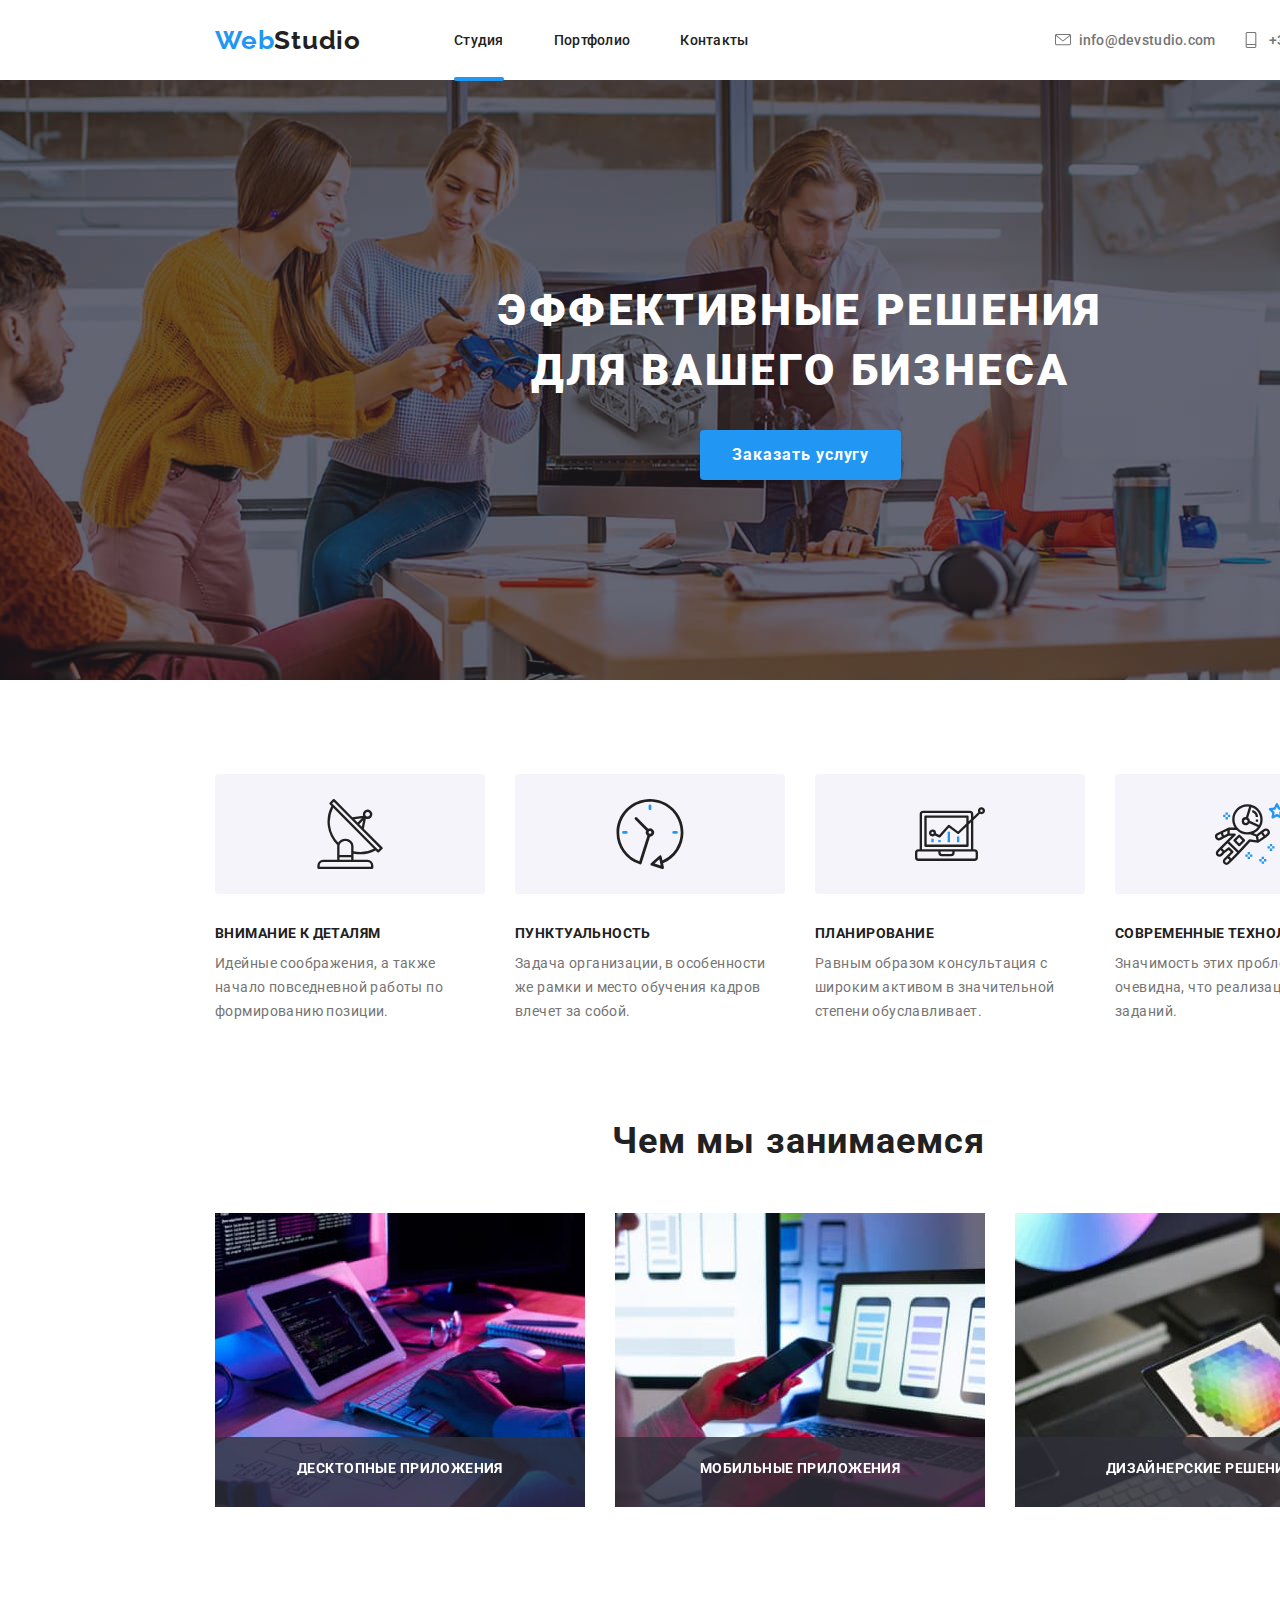
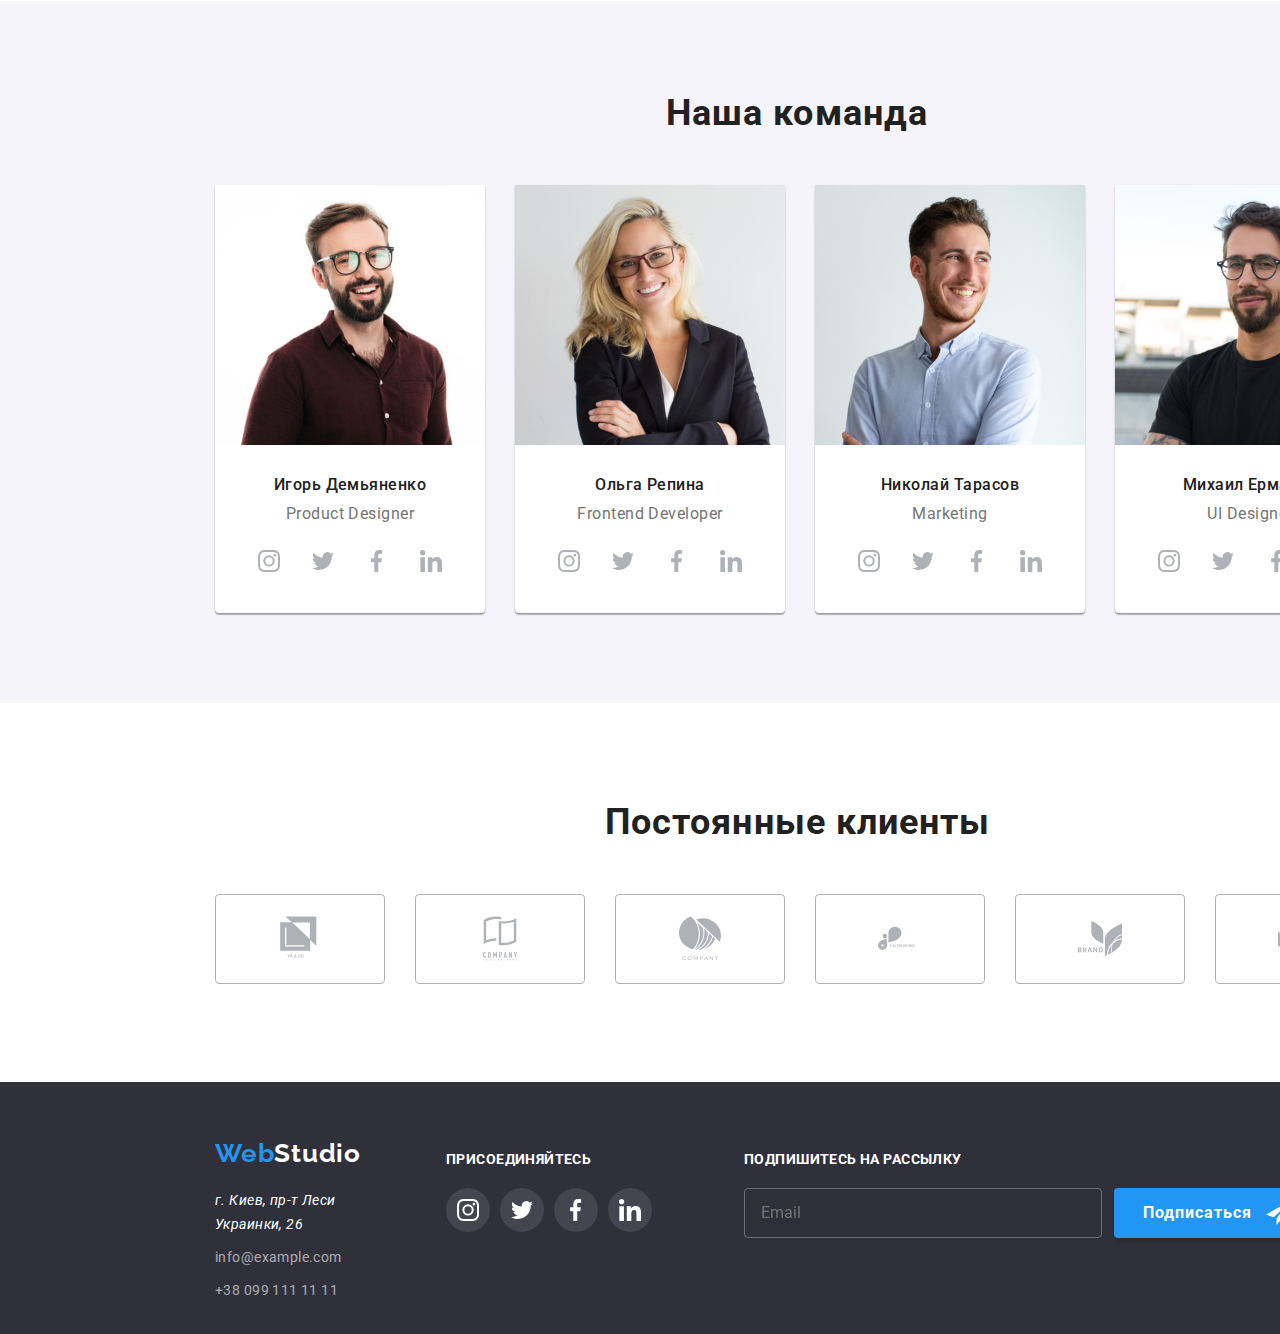
==== index.html @ 0d61fb9a "hw7 done" ====
<!DOCTYPE html>
<html lang="ru">
  <head>
    <meta charset="UTF-8" />
    <meta name="viewport" content="width=device-width, initial-scale=1.0" />
    <title>Document</title>
    <link rel="stylesheet" href="./css/main.min.css" />
  </head>
  <body>
    <!-- Шапка сайта -->
    <header class="header">
      <nav class="nav-container d-flex">
        <div class="nav-logo">
          <a href="/" class="logo-blue"
            >Web<span class="logo-black">Studio</span></a
          >
        </div>
        <div class="nav-menu">
          <ul class="nav-list d-flex">
            <li class="nav-item">
              <a href="./index.html" class="nav-item blue-border">Студия</a>
            </li>
            <li class="nav-item">
              <a href="./portfolio.html" class="nav-item">Портфолио</a>
            </li>
            <li class="nav-item"><a href="#" class="nav-item">Контакты</a></li>
          </ul>
        </div>
        <div class="nav-contacts d-flex">
          <ul class="address-list d-flex">
            <li class="address-item">
              <a href="mailto:info@devstudio.com" class="address-link">
                <svg class="nav-icon p1">
                  <use href="./images/spreat.svg#icon-mail"></use>
                </svg>
                info@devstudio.com
              </a>
            </li>
            <li class="address-item">
              <a href="tel:+380961111111" class="address-link">
                <svg class="nav-icon p2">
                  <use href="./images/spreat.svg#icon-phone"></use>
                </svg>
                +38 096 111 11 11
              </a>
            </li>
          </ul>
        </div>
      </nav>
    </header>
    <!-- Основна частина -->
    <main>
      <!-- Головна секція -->
      <section>
        <div class="overlay">
          <div class="hero-title-container">
            <h1 class="hero-title">
              Эффективные решения для вашего бизнеса
            </h1>
            <button data-modal-open class="hero-button">Заказать услугу</button>
          </div>
          <!-- Модальне вікно -->
          <div class="backdrop is-hidden d-flex" data-modal>
            <div class="modal">
              <h1 class="modal-title">
                Оставьте свои данные, мы вам перезвоним
              </h1>
              <form class="modal-box">
                <div class="form-field rel">
                  <input
                    class="form-input rel"
                    type="text"
                    name="name"
                    id="name"
                  />
                  <label class="form-label" for="name">Имя </label>
                  <svg class="icon">
                    <use href="./images/spreat.svg#icon-name-modal"></use>
                  </svg>
                </div>
                <div class="form-field rel">
                  <input class="form-input" type="tel" name="tel" id="tel" />
                  <label class="form-label" for="tel">Телефон </label>
                  <svg class="icon">
                    <use href="./images/spreat.svg#icon-phone-modal"></use>
                  </svg>
                </div>
                <div class="form-field rel">
                  <input
                    class="form-input"
                    type="email"
                    name="email"
                    id="email"
                  />
                  <label class="form-label" for="email">Почта </label>
                  <svg class="icon icon-3">
                    <use href="./images/spreat.svg#icon-mail-modal"></use>
                  </svg>
                </div>
                <div class="form-field rel">
                  <textarea
                    class="text-area text-label"
                    name="comment"
                    cols="30"
                    rows="10"
                    placeholder="Введите текст"
                    id="comment"
                  ></textarea>
                  <label class="form-label" for="comment">Комментарий </label>
                </div>
                <div class="form-field-rules rel">
                  <label for="checkbox" class="checkbox-label">
                    <input
                      type="checkbox"
                      class="rules-checkbox"
                      name="rules-checkbox"
                      id="checkbox"
                    />
                    <svg class="checked-icon">
                      <use href="./images/spreat.svg#icon-checked"></use>
                    </svg>
                    Соглашаюсь с рассылкой и принимаю
                    <a href="" class="acception-link">Условия договора</a>
                  </label>
                </div>
                <button class="button-submit" type="submit">Отправить</button>
              </form>

              <button class="modal-close-button" data-modal-close>
                <svg class="close-button-svg">
                  <use href="./images/spreat.svg#icon-closebutton"></use>
                </svg>
              </button>
            </div>
          </div>
        </div>
      </section>
      <!-- Секція переваг -->
      <div class="benefits-container mauto">
        <ul class="benefits-list d-flex">
          <li>
            <div class="img-benefits img1"></div>
            <div class="benefits-item">
              <b class="benefits-title">Внимание к деталям</b>
              <p class="benefits-text">
                Идейные соображения, а также начало повседневной работы по
                формированию позиции.
              </p>
            </div>
          </li>
          <li>
            <div class="img-benefits img2"></div>
            <div class="benefits-item">
              <b class="benefits-title">Пунктуальность</b>
              <p class="benefits-text">
                Задача организации, в особенности же рамки и место обучения
                кадров влечет за собой.
              </p>
            </div>
          </li>
          <li>
            <div class="img-benefits img3"></div>
            <div class="benefits-item">
              <b class="benefits-title">Планирование</b>
              <p class="benefits-text">
                Равным образом консультация с широким активом в значительной
                степени обуславливает.
              </p>
            </div>
          </li>
          <li>
            <div class="img-benefits img4"></div>
            <div class="benefits-item">
              <b class="benefits-title">Современные технологии</b>
              <p class="benefits-text">
                Значимость этих проблем настолько очевидна, что реализация
                плановых заданий.
              </p>
            </div>
          </li>
        </ul>
      </div>

      <!-- Чим ми займаємось -->

      <section class="flex-container">
        <h2 class="title">Чем мы занимаемся</h2>
        <ul class="doing-list d-flex">
          <li class="doing-item">
            <img
              class="doing-img"
              src="./images/desktop-application.jpg"
              alt="desctop app"
            />
            <div class="doint-item-container d-flex">
              <p class="doing-text">
                Десктопные приложения
              </p>
            </div>
          </li>
          <li class="doing-item">
            <img
              class="doing-img"
              src="./images/mobile-desctop.jpg"
              alt="mobile-app"
            />
            <div class="doint-item-container d-flex">
              <p class="doing-text">
                Мобильные приложения
              </p>
            </div>
          </li>
          <li class="doing-item">
            <img
              class="doing-img"
              src="./images/design-decision.jpg"
              alt="design desicion"
            />
            <div class="doint-item-container d-flex">
              <p class="doing-text">
                Дизайнерские решения
              </p>
            </div>
          </li>
        </ul>
      </section>
      <!-- Наша команда -->
      <section class="section-background">
        <div class="team-container d-flex">
          <h2 class="title team-h">Наша команда</h2>
          <ul class="team-list d-flex">
            <li class="team-item">
              <div class="team-list-top">
                <img
                  src="./images/team-1.jpg"
                  alt="Boy1"
                  class="img11"
                  width="270px"
                  height="260px"
                />
              </div>
              <div class="team-list-bottom">
                <b class="team-name d-flex">Игорь Демьяненко</b>
                <p class="team-position">Product Designer</p>
                <ul class="social-list">
                  <li class="list-icon-container">
                    <a href="#" class="social-link">
                      <svg class="social-icon">
                        <use href="./images/spreat.svg#icon-instagram"></use>
                      </svg>
                    </a>
                  </li>
                  <li class="list-icon-container">
                    <a href="#" class="social-link">
                      <svg class="social-icon">
                        <use href="./images/spreat.svg#icon-twitter"></use>
                      </svg>
                    </a>
                  </li>
                  <li class="list-icon-container">
                    <a href="#" class="social-link">
                      <svg class="social-icon">
                        <use href="./images/spreat.svg#icon-facebook"></use>
                      </svg>
                    </a>
                  </li>
                  <li class="list-icon-container">
                    <a href="#" class="social-link">
                      <svg class="social-icon">
                        <use href="./images/spreat.svg#icon-linkedin"></use>
                      </svg>
                    </a>
                  </li>
                </ul>
              </div>
            </li>
            <li class="team-item">
              <div class="team-list-top">
                <img
                  src="./images/team-2.jpg"
                  alt="Girl1"
                  width="270px"
                  height="260px"
                  class="img11"
                />
              </div>
              <div class="team-list-bottom">
                <b class="team-name d-flex">Ольга Репина</b>
                <p class="team-position">Frontend Developer</p>
                <ul class="social-list">
                  <li class="list-icon-container">
                    <a href="#" class="social-link">
                      <svg class="social-icon">
                        <use href="./images/spreat.svg#icon-instagram"></use>
                      </svg>
                    </a>
                  </li>
                  <li class="list-icon-container">
                    <a href="#" class="social-link">
                      <svg class="social-icon">
                        <use href="./images/spreat.svg#icon-twitter"></use>
                      </svg>
                    </a>
                  </li>
                  <li class="list-icon-container">
                    <a href="#" class="social-link">
                      <svg class="social-icon">
                        <use href="./images/spreat.svg#icon-facebook"></use>
                      </svg>
                    </a>
                  </li>
                  <li class="list-icon-container">
                    <a href="#" class="social-link">
                      <svg class="social-icon">
                        <use href="./images/spreat.svg#icon-linkedin"></use>
                      </svg>
                    </a>
                  </li>
                </ul>
              </div>
            </li>
            <li class="team-item">
              <div class="team-list-top">
                <img
                  src="./images/team-3.jpg"
                  alt="boy2"
                  width="270px"
                  height="260px"
                />
              </div>
              <div class="team-list-bottom">
                <b class="team-name d-flex">Николай Тарасов</b>
                <p class="team-position">Marketing</p>
                <ul class="social-list">
                  <li class="list-icon-container">
                    <a href="#" class="social-link">
                      <svg class="social-icon">
                        <use href="./images/spreat.svg#icon-instagram"></use>
                      </svg>
                    </a>
                  </li>
                  <li class="list-icon-container">
                    <a href="#" class="social-link">
                      <svg class="social-icon">
                        <use href="./images/spreat.svg#icon-twitter"></use>
                      </svg>
                    </a>
                  </li>
                  <li class="list-icon-container">
                    <a href="#" class="social-link">
                      <svg class="social-icon">
                        <use href="./images/spreat.svg#icon-facebook"></use>
                      </svg>
                    </a>
                  </li>
                  <li class="list-icon-container">
                    <a href="#" class="social-link">
                      <svg class="social-icon">
                        <use href="./images/spreat.svg#icon-linkedin"></use>
                      </svg>
                    </a>
                  </li>
                </ul>
              </div>
            </li>
            <li class="team-item">
              <div class="team-list-top">
                <img
                  src="./images/team-4.jpg"
                  alt="Boy3"
                  width="270px"
                  height="260px"
                />
              </div>
              <div class="team-list-bottom">
                <b class="team-name d-flex">Михаил Ермаков</b>
                <p class="team-position">UI Designer</p>
                <ul class="social-list">
                  <li class="list-icon-container">
                    <a href="#" class="social-link">
                      <svg class="social-icon">
                        <use href="./images/spreat.svg#icon-instagram"></use>
                      </svg>
                    </a>
                  </li>
                  <li class="list-icon-container">
                    <a href="#" class="social-link">
                      <svg class="social-icon">
                        <use href="./images/spreat.svg#icon-twitter"></use>
                      </svg>
                    </a>
                  </li>
                  <li class="list-icon-container">
                    <a href="#" class="social-link">
                      <svg class="social-icon">
                        <use href="./images/spreat.svg#icon-facebook"></use>
                      </svg>
                    </a>
                  </li>
                  <li class="list-icon-container">
                    <a href="#" class="social-link">
                      <svg class="social-icon">
                        <use href="./images/spreat.svg#icon-linkedin"></use>
                      </svg>
                    </a>
                  </li>
                </ul>
              </div>
            </li>
          </ul>
        </div>
      </section>
      <!-- Постійні клієнти -->
      <section class="fav-clients d-flex">
        <h2 class="fav-title">
          Постоянные клиенты
        </h2>

        <ul class="clients-list">
          <li class="clients-item">
            <a href="" class="clients-list-item">
              <svg class="clients-logo">
                <use href="./images/spreat.svg#icon-client1"></use>
              </svg>
            </a>
          </li>
          <li class="clients-item">
            <a href="" class="clients-list-item">
              <svg class="clients-logo">
                <use href="./images/spreat.svg#icon-client2"></use>
              </svg>
            </a>
          </li>
          <li class="clients-item">
            <a href="" class="clients-list-item">
              <svg class="clients-logo">
                <use href="./images/spreat.svg#icon-client3"></use>
              </svg>
            </a>
          </li>
          <li class="clients-item">
            <a href="" class="clients-list-item">
              <svg class="clients-logo">
                <use href="./images/spreat.svg#icon-client4"></use>
              </svg>
            </a>
          </li>
          <li class="clients-item">
            <a href="" class="clients-list-item">
              <svg class="clients-logo">
                <use href="./images/spreat.svg#icon-client5"></use>
              </svg>
            </a>
          </li>
          <li class="clients-item">
            <a href="" class="clients-list-item">
              <svg class="clients-logo">
                <use href="./images/spreat.svg#icon-client6"></use>
              </svg>
            </a>
          </li>
        </ul>
      </section>
    </main>
    <!-- Підвал сайта -->
    <footer>
      <div class="footer-div-background d-flex">
        <div class="footer-contacts d-flex">
          <a href="/" class="logo-blue"
            >Web<span class="logo-white">Studio</span></a
          >
          <address class="address-footer">
            г. Киев, пр-т Леси Украинки, 26
          </address>
          <a href="mailto:info@example.com" class="contacts-footer"
            >info@example.com</a
          >

          <a href="tel:+380991111111" class="contacts-footer"
            >+38 099 111 11 11</a
          >
        </div>
        <div class="footer-socials">
          <h3 class="join-title">Присоединяйтесь</h3>
          <ul class="footer-list d-flex">
            <li class="footer-list-icon-container d-flex">
              <a href="#" class="footer-social-link">
                <svg class="footer-social-icon">
                  <use href="./images/spreat.svg#icon-instagram"></use>
                </svg>
              </a>
            </li>
            <li class="footer-list-icon-container">
              <a href="#" class="footer-social-link">
                <svg class="footer-social-icon">
                  <use href="./images/spreat.svg#icon-twitter"></use>
                </svg>
              </a>
            </li>
            <li class="footer-list-icon-container">
              <a href="#" class="footer-social-link">
                <svg class="footer-social-icon">
                  <use href="./images/spreat.svg#icon-facebook"></use>
                </svg>
              </a>
            </li>
            <li class="footer-list-icon-container">
              <a href="#" class="footer-social-link">
                <svg class="footer-social-icon">
                  <use href="./images/spreat.svg#icon-linkedin"></use>
                </svg>
              </a>
            </li>
          </ul>
        </div>

        <div class="mail-subscribe">
          <h3 class="join-title">Подпишитесь на рассылку</h3>
          <form class="submit-form d-flex">
            <input
              class="submit"
              type="email"
              name="email"
              placeholder="Email"
            />
            <button class="button-subscribe rel" type="submit">
              Подписаться
            </button>
          </form>
        </div>
      </div>
    </footer>

    <script src="./js/modal.js"></script>
  </body>
</html>
---- css/main.min.css ----
@import url("https://fonts.googleapis.com/css2?family=Raleway:wght@700&family=Roboto:wght@400;500;700;900&display=swap");.d-flex{display:-webkit-box;display:-ms-flexbox;display:flex}.rel{position:relative}.mauto{margin:0 auto}a{text-decoration:none}ul{list-style-type:none;padding:0;margin:0}img{width:100%}.nav-item,.address-link{font-weight:500;font-size:14px;line-height:16px;letter-spacing:0.02em}.logo-blue,.logo-black,.logo-white{font-family:Raleway;font-weight:bold;font-size:26px;line-height:31px;letter-spacing:0.03em}.hero-button{font-weight:bold;font-size:16px;line-height:30px;letter-spacing:0.06em;-webkit-box-shadow:0px 4px 4px rgba(0,0,0,0.15);box-shadow:0px 4px 4px rgba(0,0,0,0.15);border-radius:4px}.hero-title{font-weight:900;font-size:44px;line-height:60px;text-align:center;letter-spacing:0.06em;text-transform:uppercase}.modal-title{font-weight:bold;font-size:20px;line-height:23px;text-align:center;letter-spacing:0.03em;color:#212121;margin:0;margin-bottom:30px;padding:0}.form-input,.text-area{border:1px solid rgba(33,33,33,0.2);border-radius:4px}.title{font-weight:700;font-size:36px;line-height:1.16;letter-spacing:0.03em;color:#212121;padding-bottom:50px;padding-top:94px;margin:0;margin-left:612px}/*! modern-normalize v0.6.0 | MIT License | https://github.com/sindresorhus/modern-normalize */*,*::before,*::after{-webkit-box-sizing:border-box;box-sizing:border-box}:root{-moz-tab-size:4;-o-tab-size:4;tab-size:4}html{line-height:1.15;-webkit-text-size-adjust:100%}h1{margin:0}button{border:none}body{font-family:"Roboto", sans-serif;margin:0}hr{height:0}abbr[title]{-webkit-text-decoration:underline dotted;text-decoration:underline dotted}b,strong{font-weight:bolder}code,kbd,samp,pre{font-family:SFMono-Regular, Consolas, "Liberation Mono", Menlo, monospace;font-size:1em}small{font-size:80%}sub,sup{font-size:75%;line-height:0;position:relative;vertical-align:baseline}sub{bottom:-0.25em}sup{top:-0.5em}button,input,optgroup,select,textarea{font-family:inherit;font-size:100%;line-height:1.15;margin:0}button,select{text-transform:none}button,[type="button"],[type="reset"],[type="submit"]{-webkit-appearance:button}button::-moz-focus-inner,[type="button"]::-moz-focus-inner,[type="reset"]::-moz-focus-inner,[type="submit"]::-moz-focus-inner{border-style:none;padding:0}button:-moz-focusring,[type="button"]:-moz-focusring,[type="reset"]:-moz-focusring,[type="submit"]:-moz-focusring{outline:1px dotted ButtonText}fieldset{padding:0.35em 0.75em 0.625em}legend{padding:0}progress{vertical-align:baseline}[type="number"]::-webkit-inner-spin-button,[type="number"]::-webkit-outer-spin-button{height:auto}[type="search"]{-webkit-appearance:textfield;outline-offset:-2px}[type="search"]::-webkit-search-decoration{-webkit-appearance:none}::-webkit-file-upload-button{-webkit-appearance:button;font:inherit}summary{display:list-item}.nav-container{display:-webkit-box;display:-ms-flexbox;display:flex;-webkit-box-align:center;-ms-flex-align:center;align-items:center;margin-left:215px;margin-right:auto;height:80px;width:100%}.logo-blue{color:#2196f3}.logo-black{color:#212121}.nav-menu{padding-left:93px;padding-right:305px}.nav-item{color:#212121}.nav-item:not(:last-child){padding-right:50px}.nav-item:hover{color:#2196f3;-webkit-transition:250ms cubic-bezier(0.4, 0, 0.2, 1);transition:250ms cubic-bezier(0.4, 0, 0.2, 1)}.blue-border{position:relative}.blue-border::after{content:"";position:absolute;width:100%;height:4px;background:#2196f3;border-radius:2px;display:inline-block;top:44.5px;left:0}.address-list{padding-left:10px}.address-list :not(:last-child){padding-right:38px}.address-item{padding-left:15px;display:-webkit-box;display:-ms-flexbox;display:flex;-ms-flex-wrap:nowrap;flex-wrap:nowrap;-webkit-box-pack:center;-ms-flex-pack:center;justify-content:center;-webkit-box-align:center;-ms-flex-align:center;align-items:center}.nav-contacts{position:relative}.address-link{color:#757575}.address-link:hover{color:#2196f3;-webkit-transition:250ms cubic-bezier(0.4, 0, 0.2, 1);transition:250ms cubic-bezier(0.4, 0, 0.2, 1)}.nav-icon{position:absolute;height:24px;width:16px;fill:currentColor;display:inline-block}.nav-icon.p1{left:1px;top:-4px}.nav-icon.p2{left:189px;top:-4px}.overlay{height:600px;background-image:-webkit-gradient(linear, left top, right top, from(rgba(47,48,58,0.4)), to(rgba(47,48,58,0.4))),url("../images/overlay.jpg");background-image:linear-gradient(to right, rgba(47,48,58,0.4), rgba(47,48,58,0.4)),url("../images/overlay.jpg");background-repeat:no-repeat;display:block;background-size:cover;background-position:center;width:100%}.hero-title{position:absolute;left:452px;top:280px;color:#fff;width:696px;height:120px}.footer-div-background{padding-left:215px;padding-top:56px;padding-bottom:25px;background:#2f303a;height:252px}.footer-div-background div{-ms-flex-wrap:wrap;flex-wrap:wrap}.footer-contacts{-webkit-box-orient:vertical;-webkit-box-direction:normal;-ms-flex-direction:column;flex-direction:column;padding:0;margin-right:85px}.logo-white{color:#fff}.address-footer{font-size:14px;line-height:1.71;letter-spacing:0.03em;color:#fff;padding-top:20px}.contacts-footer{font-size:14px;line-height:1.71;letter-spacing:0.03em;color:rgba(255,255,255,0.6);padding-top:9px}.footer-socials{display:block;margin-right:92px}.join-title{font-weight:700;font-size:14px;line-height:1.14;letter-spacing:0.03em;text-transform:uppercase;color:#fff;margin-bottom:20px}.footer-list{padding:0;-webkit-box-pack:start;-ms-flex-pack:start;justify-content:flex-start}.footer-social-link{display:-webkit-inline-box;display:-ms-inline-flexbox;display:inline-flex;-webkit-box-pack:center;-ms-flex-pack:center;justify-content:center;-webkit-box-align:center;-ms-flex-align:center;align-items:center;color:#fff;height:44px;width:44px;background:rgba(255,255,255,0.1);border-radius:50%;-webkit-transition:250ms cubic-bezier(0.4, 0, 0.2, 1);transition:250ms cubic-bezier(0.4, 0, 0.2, 1)}.footer-social-link:hover{background-color:#2196f3;color:#ffffff;border-radius:50%}.footer-social-icon{width:22px;height:22px;fill:currentColor}.footer-list-icon-container:not(:last-child){padding-right:10px}.mail-subscribe{display:block}.submit{padding-left:16px;width:358px;height:50px;-webkit-filter:drop-shadow(0px 4px 4px rgba(0,0,0,0.15));filter:drop-shadow(0px 4px 4px rgba(0,0,0,0.15));border-radius:4px;background-color:inherit;margin-right:12px;color:#fff;border:1px solid rgba(255,255,255,0.3)}.submit:focus{content:"";outline:none;border:1px solid rgba(255,255,255,0.3);-webkit-filter:drop-shadow(0px 4px 4px rgba(0,0,0,0.15));filter:drop-shadow(0px 4px 4px rgba(0,0,0,0.15))}.submit-form{-ms-flex-wrap:nowrap;flex-wrap:nowrap}.button-subscribe{width:200px;height:50px;background:#2196f3;-webkit-box-shadow:0px 4px 4px rgba(0,0,0,0.15);box-shadow:0px 4px 4px rgba(0,0,0,0.15);border:0;border-radius:4px;font-weight:bold;font-size:16px;line-height:30px;letter-spacing:0.06em;display:-webkit-inline-box;display:-ms-inline-flexbox;display:inline-flex;-webkit-box-pack:center;-ms-flex-pack:center;justify-content:center;-webkit-box-align:center;-ms-flex-align:center;align-items:center;color:#fff;padding-right:62px;padding-left:29px}.button-subscribe::after{display:block;content:"";background-image:url(../images/telegram-icon.svg);width:24px;height:24px;position:absolute;top:13px;right:0;-webkit-transform:translateX(-100%);transform:translateX(-100%)}.benefits-container{margin-top:94px;width:100%;margin-right:auto;margin-left:auto}.img-benefits{width:270px;height:120px;background:#f5f4fa;border-radius:4px;background-repeat:no-repeat;background-position:center;margin-bottom:30px}.img1{background-image:url(/images/sputnik.svg)}.img2{background-image:url(/images/clock.svg)}.img3{background-image:url(/images/diagram.svg)}.img4{background-image:url(/images/astronaut.svg)}.benefits-list{margin:0;padding:0;bottom:none;-webkit-box-align:center;-ms-flex-align:center;align-items:center;padding:0;margin-left:215px;margin-right:215px}.benefits-list li:not(:last-child){margin-right:30px}.benefits-item{display:inline-block;-ms-flex-wrap:wrap;flex-wrap:wrap;-webkit-box-align:center;-ms-flex-align:center;align-items:center;text-align:left;-webkit-box-pack:center;-ms-flex-pack:center;justify-content:center}.benefits-title{font-weight:700;font-size:14px;line-height:1.14;letter-spacing:0.03em;text-transform:uppercase;color:#212121}.benefits-text{font-size:14px;line-height:1.71;letter-spacing:0.03em;color:#757575;width:270px;height:75px;margin:0;margin-top:10px}.flex-container{margin-bottom:94px}.doing-list{padding-left:0;margin:0 215px;padding-left:0;padding-right:0;margin-top:0;margin-left:215px;margin-right:215px;font-weight:bold;font-size:14px;line-height:16px;text-align:center;letter-spacing:0.03em;text-transform:uppercase}.doing-item{width:370px;height:294px;position:relative}.doing-item:not(:last-child){margin-right:30px}.doing-img{width:370px;height:294px;z-index:-1}.doing-text{position:absolute;z-index:1;bottom:16px;font-weight:700;font-size:14px;line-height:1.14;text-align:center;letter-spacing:0.03em;text-transform:uppercase;color:#fff}.doint-item-container{position:absolute;bottom:0;-webkit-box-pack:center;-ms-flex-pack:center;justify-content:center;-webkit-box-align:center;-ms-flex-align:center;align-items:center;width:370px;height:70px;background-color:rgba(47,48,58,0.8)}.section-background{background-color:#f5f4fa}.team-container{-webkit-box-orient:vertical;-webkit-box-direction:normal;-ms-flex-direction:column;flex-direction:column;-ms-flex-wrap:wrap;flex-wrap:wrap;height:702px;padding-top:92px;margin-left:215px}.team-h{margin:0;margin-bottom:50px;padding:0;margin-left:451px}.team-list{padding-bottom:94px;text-align:center;-webkit-box-align:center;-ms-flex-align:center;align-items:center;margin:0;padding:0}.team-item{display:block;background:#fff;-webkit-box-shadow:0px 1px 3px rgba(0,0,0,0.12),0px 1px 1px rgba(0,0,0,0.14),0px 2px 1px rgba(0,0,0,0.2);box-shadow:0px 1px 3px rgba(0,0,0,0.12),0px 1px 1px rgba(0,0,0,0.14),0px 2px 1px rgba(0,0,0,0.2);border-radius:0px 0px 4px 4px;width:270px;height:428px}.team-item:not(:last-child){margin-right:30px}.team-list-top{display:block;width:270px;height:260px;margin:0;padding:0}.team-name{-webkit-box-align:center;-ms-flex-align:center;align-items:center;-webkit-box-pack:center;-ms-flex-pack:center;justify-content:center;font-weight:500;font-size:16px;line-height:1.19;text-align:center;letter-spacing:0.03em;color:#212121;padding-top:30px}.team-position{font-size:16px;line-height:1.19;letter-spacing:0.03em;color:#757575;text-align:center;padding-top:10px;margin:0}.social-list{padding-left:32px;padding-top:16px;display:-webkit-box;display:-ms-flexbox;display:flex}.social-link{display:-webkit-inline-box;display:-ms-inline-flexbox;display:inline-flex;-webkit-box-pack:center;-ms-flex-pack:center;justify-content:center;-webkit-box-align:center;-ms-flex-align:center;align-items:center;color:#afb1b8;height:44px;width:44px;-webkit-transition:250ms cubic-bezier(0.4, 0, 0.2, 1);transition:250ms cubic-bezier(0.4, 0, 0.2, 1);overflow:hidden;margin-right:10px}.social-link:hover{background-color:#2196f3;color:#fff;border-radius:50%}.social-icon{width:22px;height:22px;fill:currentColor}.fav-clients{-webkit-box-orient:vertical;-webkit-box-direction:normal;-ms-flex-direction:column;flex-direction:column;margin-bottom:98px}.fav-title{font-weight:700;font-size:36px;line-height:1.16;letter-spacing:0.03em;color:#212121;margin:0;padding-bottom:50px;padding-top:99px;margin-left:605px}.clients-list{margin-left:215px;margin-right:215px;display:-webkit-box;display:-ms-flexbox;display:flex;padding-left:0}.clients-list-item{display:-webkit-inline-box;display:-ms-inline-flexbox;display:inline-flex;-webkit-box-pack:center;-ms-flex-pack:center;justify-content:center;-webkit-box-align:center;-ms-flex-align:center;align-items:center;border:1px solid #afb1b8;-webkit-box-sizing:border-box;box-sizing:border-box;border-radius:4px;width:170px;height:90px;color:#afb1b8;-webkit-transition:250ms cubic-bezier(0.4, 0, 0.2, 1);transition:250ms cubic-bezier(0.4, 0, 0.2, 1)}.clients-list-item:hover{color:#2196f3;border:1px solid #2196f3}.clients-logo{fill:currentColor;width:44px;height:49px}.clients-item:not(:last-child){padding-right:30px}.footer-div-background{padding-left:215px;padding-top:56px;padding-bottom:25px;background:#2f303a;height:252px}.footer-div-background div{-ms-flex-wrap:wrap;flex-wrap:wrap}.footer-contacts{-webkit-box-orient:vertical;-webkit-box-direction:normal;-ms-flex-direction:column;flex-direction:column;padding:0;margin-right:85px}.logo-white{color:#fff}.address-footer{font-size:14px;line-height:1.71;letter-spacing:0.03em;color:#fff;padding-top:20px}.contacts-footer{font-size:14px;line-height:1.71;letter-spacing:0.03em;color:rgba(255,255,255,0.6);padding-top:9px}.footer-socials{display:block;margin-right:92px}.join-title{font-weight:700;font-size:14px;line-height:1.14;letter-spacing:0.03em;text-transform:uppercase;color:#fff;margin-bottom:20px}.footer-list{padding:0;-webkit-box-pack:start;-ms-flex-pack:start;justify-content:flex-start}.footer-social-link{display:-webkit-inline-box;display:-ms-inline-flexbox;display:inline-flex;-webkit-box-pack:center;-ms-flex-pack:center;justify-content:center;-webkit-box-align:center;-ms-flex-align:center;align-items:center;color:#fff;height:44px;width:44px;background:rgba(255,255,255,0.1);border-radius:50%;-webkit-transition:250ms cubic-bezier(0.4, 0, 0.2, 1);transition:250ms cubic-bezier(0.4, 0, 0.2, 1)}.footer-social-link:hover{background-color:#2196f3;color:#ffffff;border-radius:50%}.footer-social-icon{width:22px;height:22px;fill:currentColor}.footer-list-icon-container:not(:last-child){padding-right:10px}.mail-subscribe{display:block}.submit{padding-left:16px;width:358px;height:50px;-webkit-filter:drop-shadow(0px 4px 4px rgba(0,0,0,0.15));filter:drop-shadow(0px 4px 4px rgba(0,0,0,0.15));border-radius:4px;background-color:inherit;margin-right:12px;color:#fff;border:1px solid rgba(255,255,255,0.3)}.submit:focus{content:"";outline:none;border:1px solid rgba(255,255,255,0.3);-webkit-filter:drop-shadow(0px 4px 4px rgba(0,0,0,0.15));filter:drop-shadow(0px 4px 4px rgba(0,0,0,0.15))}.submit-form{-ms-flex-wrap:nowrap;flex-wrap:nowrap}.button-subscribe{width:200px;height:50px;background:#2196f3;-webkit-box-shadow:0px 4px 4px rgba(0,0,0,0.15);box-shadow:0px 4px 4px rgba(0,0,0,0.15);border:0;border-radius:4px;font-weight:bold;font-size:16px;line-height:30px;letter-spacing:0.06em;display:-webkit-inline-box;display:-ms-inline-flexbox;display:inline-flex;-webkit-box-pack:center;-ms-flex-pack:center;justify-content:center;-webkit-box-align:center;-ms-flex-align:center;align-items:center;color:#fff;padding-right:62px;padding-left:29px}.button-subscribe::after{display:block;content:"";background-image:url(../images/telegram-icon.svg);width:24px;height:24px;position:absolute;top:13px;right:0;-webkit-transform:translateX(-100%);transform:translateX(-100%)}.border{border-bottom:1px solid #ececec}.portfolio-container{-ms-flex-wrap:wrap;flex-wrap:wrap}.portfolio-containerdiv{margin-left:100px;margin:0;padding:0}.portfolio-filter{padding:0;margin:94px 495px 48px}.portfolio-button-container{display:block;margin:0;margin-right:8px}.portfolio-button{background:#f5f4fa;border-radius:4px;border:0;font-weight:500;padding:6px 22px;font-size:16px;line-height:26px;text-align:center;letter-spacing:0.03em;color:#212121;-webkit-transition:250ms cubic-bezier(0.4, 0, 0.2, 1);transition:250ms cubic-bezier(0.4, 0, 0.2, 1)}.portfolio-button:hover{color:#fff;background:#2196f3;-webkit-box-shadow:0px 3px 1px rgba(0,0,0,0.1),0px 1px 2px rgba(0,0,0,0.08),0px 2px 2px rgba(0,0,0,0.12);box-shadow:0px 3px 1px rgba(0,0,0,0.1),0px 1px 2px rgba(0,0,0,0.08),0px 2px 2px rgba(0,0,0,0.12);border-radius:4px;border:0;font-family:Roboto;font-style:normal;font-weight:500;font-size:16px;line-height:26px;text-align:center;letter-spacing:0.03em}.portfolio-list{max-width:1600px;-ms-flex-wrap:wrap;flex-wrap:wrap;margin-left:138px;margin-right:200px}.porfolio-item{display:block;background:#fff;border:1px solid #eeeeee;-webkit-box-shadow:0px 1px 1px rgba(0,0,0,0.12),0px 4px 4px rgba(0,0,0,0.06),1px 4px 6px rgba(0,0,0,0.16);box-shadow:0px 1px 1px rgba(0,0,0,0.12),0px 4px 4px rgba(0,0,0,0.06),1px 4px 6px rgba(0,0,0,0.16);margin:0;padding:0;margin-right:30px;margin-bottom:30px}.porfolio-item:nth-child(3n){margin-right:0}.porfolio-item:nth-last-child(-n+3){margin-bottom:30px}.portfolio-box{width:370px;height:294px;overflow:hidden;margin:0;padding:0}.portfolio-box:hover .overlay-portfolio{-webkit-transform:translatey(0);transform:translatey(0)}.overlay-portfolio{-webkit-box-pack:center;-ms-flex-pack:center;justify-content:center;-webkit-box-align:center;-ms-flex-align:center;align-items:center;position:absolute;top:0;left:0;width:100%;height:100%;background:rgba(33,150,243,0.9);-webkit-transform:translatey(100%);transform:translatey(100%);-webkit-transition:-webkit-transform 250ms cubic-bezier(0.4, 0, 0.2, 1);transition:-webkit-transform 250ms cubic-bezier(0.4, 0, 0.2, 1);transition:transform 250ms cubic-bezier(0.4, 0, 0.2, 1);transition:transform 250ms cubic-bezier(0.4, 0, 0.2, 1), -webkit-transform 250ms cubic-bezier(0.4, 0, 0.2, 1)}.portfolio-item-text-firstitem{font-size:18px;line-height:1.55;letter-spacing:0.03em;color:#fff;background:rgba(33,150,243,0.9);text-align:center}.portfolio-list ul{-webkit-box-pack:center;-ms-flex-pack:center;justify-content:center;text-align:left;-ms-flex-wrap:wrap;flex-wrap:wrap;padding:0;margin:0;margin-bottom:58px}.portfolio-item-title{font-weight:700;font-size:18px;line-height:2;letter-spacing:0.06em;color:#212121;margin:20px 24px 0}.portfolio-item-text{font-size:16px;line-height:1.87;letter-spacing:0.03em;color:#757575;margin:4px 24px 17px;padding-bottom:0px}.hero-button{position:absolute;padding:10px 32px;background-color:#2196f3;color:#fff;left:700px;top:430px}.button-submit{width:200px;height:50px;background:#2196f3;-webkit-box-shadow:0px 4px 4px rgba(0,0,0,0.15);box-shadow:0px 4px 4px rgba(0,0,0,0.15);border:0;border-radius:4px;font-size:16px;line-height:30px;letter-spacing:0.06em;color:#fff;padding:10px 55px;margin-left:125px;margin-right:123px}.modal-close-button{position:absolute;-webkit-box-pack:center;-ms-flex-pack:center;justify-content:center;-webkit-box-align:center;-ms-flex-align:center;align-items:center;top:0;right:0;margin-top:8px;margin-right:8px;background:#fff;border:1px solid rgba(0,0,0,0.1);border-radius:50%;color:#000000;cursor:pointer;-webkit-transition:250ms cubic-bezier(0.4, 0, 0.2, 1);transition:250ms cubic-bezier(0.4, 0, 0.2, 1)}.portfolio-button{background:#f5f4fa;border-radius:4px;border:0;font-weight:500;padding:6px 22px;font-size:16px;line-height:26px;text-align:center;letter-spacing:0.03em;color:#212121;-webkit-transition:250ms cubic-bezier(0.4, 0, 0.2, 1);transition:250ms cubic-bezier(0.4, 0, 0.2, 1)}.backdrop{position:fixed;top:0;left:0;width:100%;height:100%;background-color:rgba(0,0,0,0.2);z-index:1}.backdrop.is-hidden{opacity:0;pointer-events:none}.modal{position:absolute;top:512px;left:800px;-webkit-transform:translate(-50%, -50%);transform:translate(-50%, -50%);width:528px;height:581px;background:#fff;-webkit-box-shadow:0px 1px 3px rgba(0,0,0,0.12),0px 1px 1px rgba(0,0,0,0.14),0px 2px 1px rgba(0,0,0,0.2);box-shadow:0px 1px 3px rgba(0,0,0,0.12),0px 1px 1px rgba(0,0,0,0.14),0px 2px 1px rgba(0,0,0,0.2);border-radius:4px;padding:40px;-webkit-box-orient:vertical;-webkit-box-direction:normal;-ms-flex-direction:column;flex-direction:column}.modal-box{display:block}.form-field{display:block;width:100%;margin:0;padding:0}.form-input{width:100%;height:40px;margin:0;margin-bottom:10px;padding:12px 42px;margin-bottom:28px;-webkit-transition:250ms cubic-bezier(0.4, 0, 0.2, 1);transition:250ms cubic-bezier(0.4, 0, 0.2, 1);outline:none}.form-input:focus ~ .icon{fill:#2196f3}.form-input:focus{border:1px solid #2196f3}.form-label{top:-4px;left:0;-webkit-transform:translateY(-100%);transform:translateY(-100%);position:absolute;font-size:12px;line-height:14px;letter-spacing:0.01em;color:#757575}.icon{position:absolute;left:15px;top:14px;display:block;width:12px;height:12px;color:inherit;background-color:#fff;-webkit-transition:250ms cubic-bezier(0.4, 0, 0.2, 1);transition:250ms cubic-bezier(0.4, 0, 0.2, 1)}.text-area{display:block;width:100%;width:448px;height:120px;resize:none;border-radius:4px;padding:12px 16px;outline:none;-webkit-transition:250ms cubic-bezier(0.4, 0, 0.2, 1);transition:250ms cubic-bezier(0.4, 0, 0.2, 1);font-size:12px;line-height:14px;letter-spacing:0.01em}.text-area:focus{border:1px solid #2196f3}.form-field-rules{display:block;margin-left:37px;margin-top:20px;margin-bottom:30px}.checked-icon{position:absolute;left:-25px;top:3px;display:inline-block;width:16px;height:15px;border:2px solid #212121;border-radius:20%;fill:#fff;-webkit-transition:250ms cubic-bezier(0.4, 0, 0.2, 1);transition:250ms cubic-bezier(0.4, 0, 0.2, 1)}.checkbox-label{letter-spacing:0.03em;font-size:14px;line-height:24px;letter-spacing:0.03em;color:#757575}.acception-link{font-size:14px;line-height:24px;letter-spacing:0.03em;color:#2196f3;text-decoration:underline}.rules-checkbox{position:absolute;-webkit-appearance:none;-moz-appearance:none;appearance:none}.rules-checkbox:checked+.checked-icon{border:0;border-radius:20%;background-color:#2196f3}.rules-checkbox .button-submit{font-weight:bold}.modal-close-button{width:30px;height:30px;overflow:auto}.modal-close-button:hover{fill:#2196f3}.close-button-svg{color:inherit;width:11px;height:11px}
/*# sourceMappingURL=main.min.css.map */
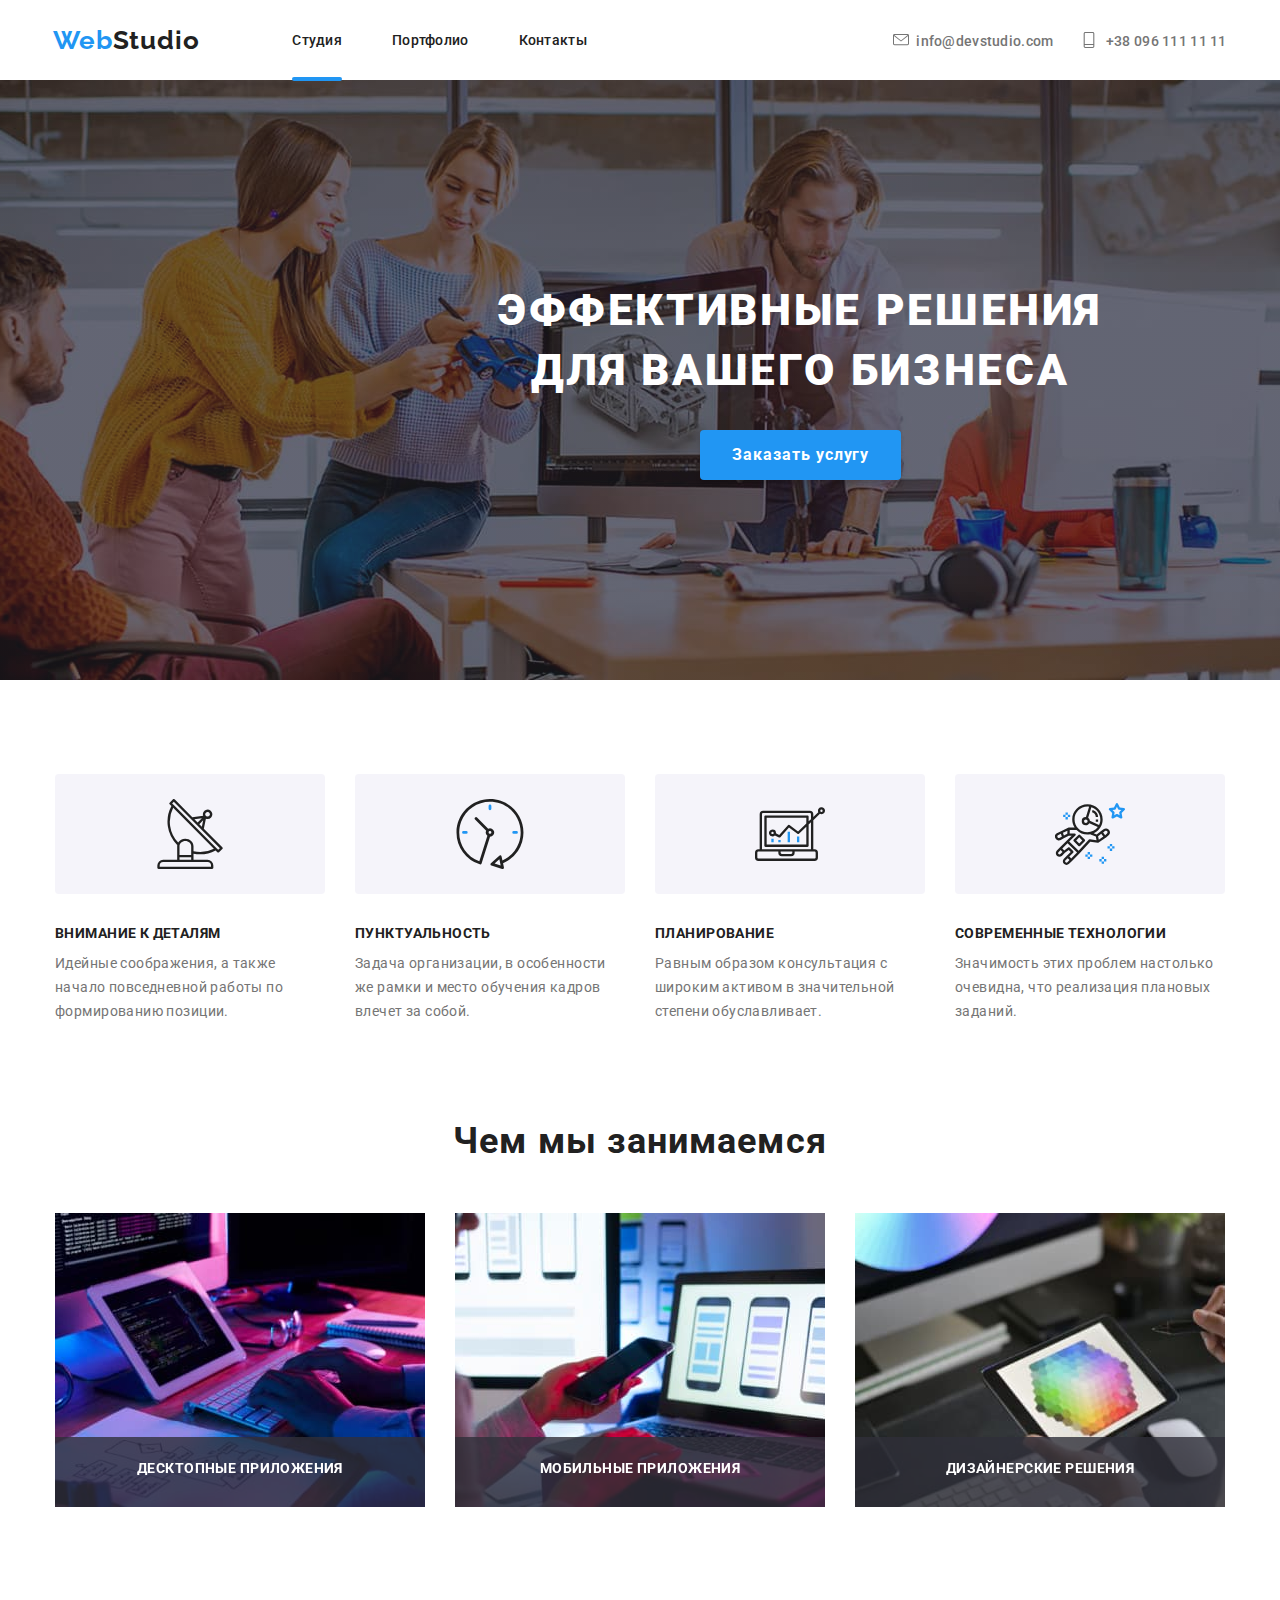
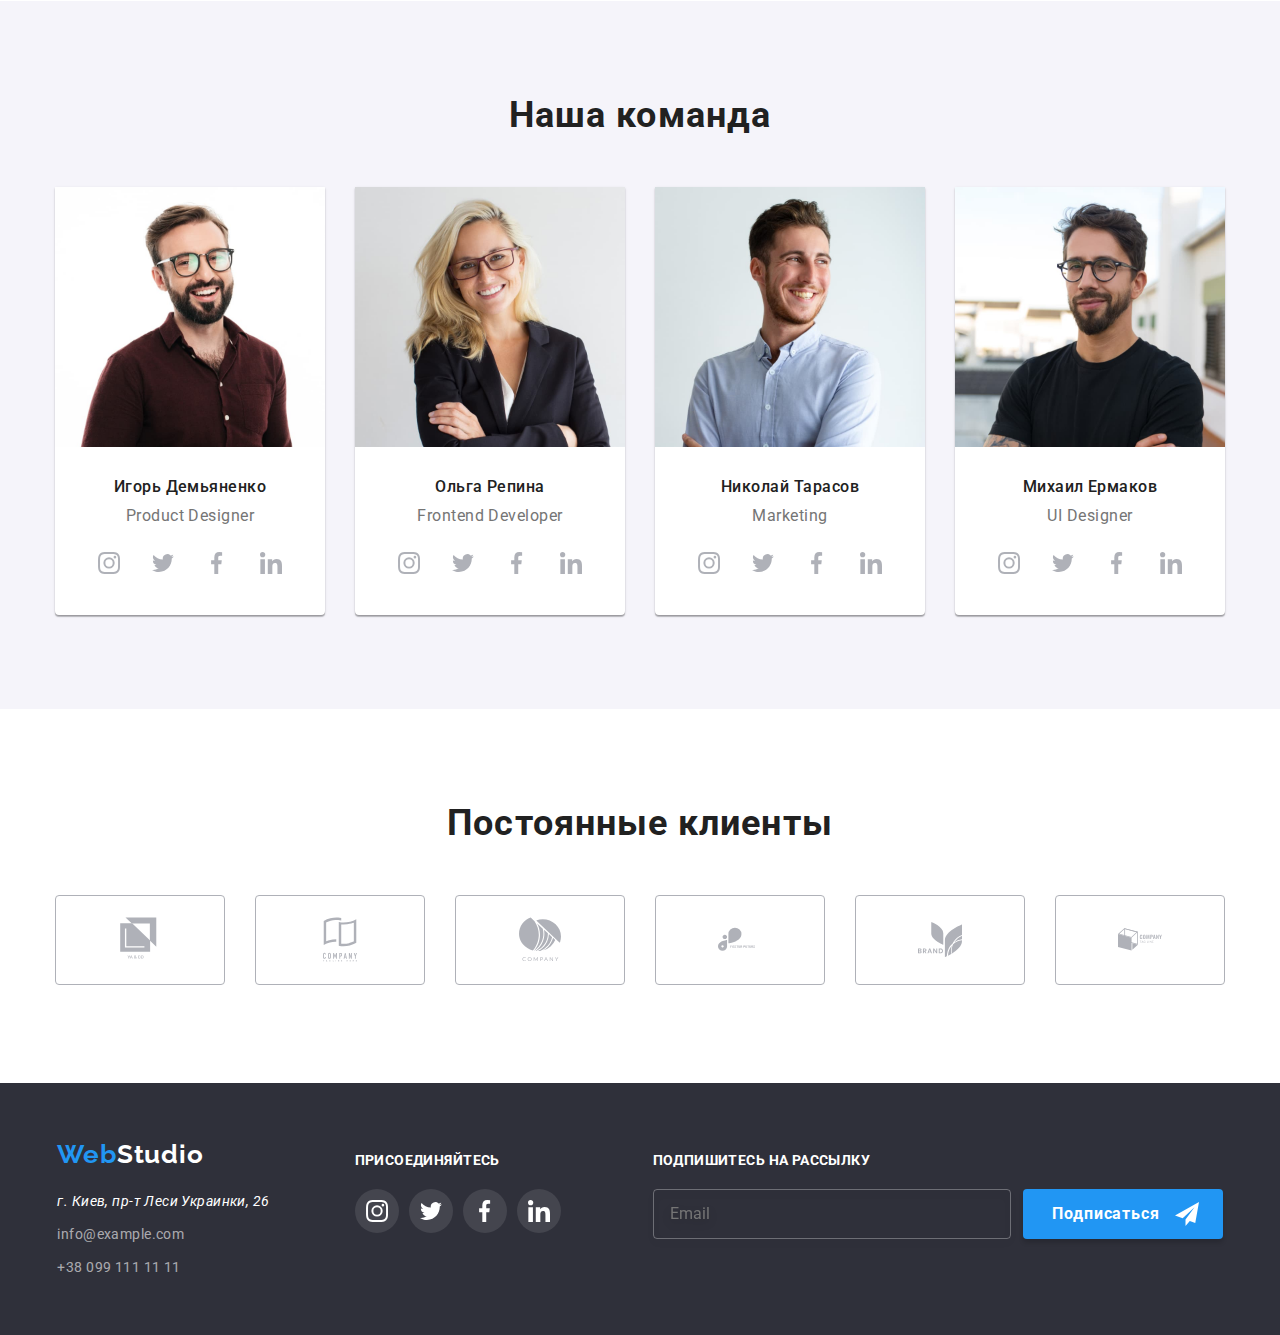
==== commit f9988791: "HW7 margins fixed" ====
--- a/index.html
+++ b/index.html
@@ -10,7 +10,7 @@
     <!-- Шапка сайта -->
     <header class="header">
       <nav class="nav-container d-flex">
-        <div class="nav-logo">
+        <div class="nav-logo mleft">
           <a href="/" class="logo-blue"
             >Web<span class="logo-black">Studio</span></a
           >
@@ -26,7 +26,7 @@
             <li class="nav-item"><a href="#" class="nav-item">Контакты</a></li>
           </ul>
         </div>
-        <div class="nav-contacts d-flex">
+        <div class="nav-contacts d-flex mright">
           <ul class="address-list d-flex">
             <li class="address-item">
               <a href="mailto:info@devstudio.com" class="address-link">
@@ -51,7 +51,7 @@
     <!-- Основна частина -->
     <main>
       <!-- Головна секція -->
-      <section>
+      <section class="hero-section">
         <div class="overlay">
           <div class="hero-title-container">
             <h1 class="hero-title">
@@ -138,7 +138,7 @@
       <!-- Секція переваг -->
       <div class="benefits-container mauto">
         <ul class="benefits-list d-flex">
-          <li>
+          <li class="mleft">
             <div class="img-benefits img1"></div>
             <div class="benefits-item">
               <b class="benefits-title">Внимание к деталям</b>
@@ -168,7 +168,7 @@
               </p>
             </div>
           </li>
-          <li>
+          <li class="mright">
             <div class="img-benefits img4"></div>
             <div class="benefits-item">
               <b class="benefits-title">Современные технологии</b>
@@ -180,13 +180,11 @@
           </li>
         </ul>
       </div>
-
       <!-- Чим ми займаємось -->
-
       <section class="flex-container">
         <h2 class="title">Чем мы занимаемся</h2>
         <ul class="doing-list d-flex">
-          <li class="doing-item">
+          <li class="doing-item mleft">
             <img
               class="doing-img"
               src="./images/desktop-application.jpg"
@@ -210,7 +208,7 @@
               </p>
             </div>
           </li>
-          <li class="doing-item">
+          <li class="doing-item mright">
             <img
               class="doing-img"
               src="./images/design-decision.jpg"
@@ -227,9 +225,9 @@
       <!-- Наша команда -->
       <section class="section-background">
         <div class="team-container d-flex">
-          <h2 class="title team-h">Наша команда</h2>
+          <h2 class="title">Наша команда</h2>
           <ul class="team-list d-flex">
-            <li class="team-item">
+            <li class="team-item mleft">
               <div class="team-list-top">
                 <img
                   src="./images/team-1.jpg"
@@ -363,7 +361,7 @@
                 </ul>
               </div>
             </li>
-            <li class="team-item">
+            <li class="team-item mright">
               <div class="team-list-top">
                 <img
                   src="./images/team-4.jpg"
@@ -412,7 +410,7 @@
       </section>
       <!-- Постійні клієнти -->
       <section class="fav-clients d-flex">
-        <h2 class="fav-title">
+        <h2 class="title">
           Постоянные клиенты
         </h2>
 
@@ -465,7 +463,7 @@
     <!-- Підвал сайта -->
     <footer>
       <div class="footer-div-background d-flex">
-        <div class="footer-contacts d-flex">
+        <div class="footer-contacts d-flex mleft">
           <a href="/" class="logo-blue"
             >Web<span class="logo-white">Studio</span></a
           >
@@ -514,7 +512,7 @@
           </ul>
         </div>
 
-        <div class="mail-subscribe">
+        <div class="mail-subscribe mright">
           <h3 class="join-title">Подпишитесь на рассылку</h3>
           <form class="submit-form d-flex">
             <input
--- a/css/main.min.css
+++ b/css/main.min.css
@@ -1,2 +1,2 @@
-@import url("https://fonts.googleapis.com/css2?family=Raleway:wght@700&family=Roboto:wght@400;500;700;900&display=swap");.d-flex{display:-webkit-box;display:-ms-flexbox;display:flex}.rel{position:relative}.mauto{margin:0 auto}a{text-decoration:none}ul{list-style-type:none;padding:0;margin:0}img{width:100%}.nav-item,.address-link{font-weight:500;font-size:14px;line-height:16px;letter-spacing:0.02em}.logo-blue,.logo-black,.logo-white{font-family:Raleway;font-weight:bold;font-size:26px;line-height:31px;letter-spacing:0.03em}.hero-button{font-weight:bold;font-size:16px;line-height:30px;letter-spacing:0.06em;-webkit-box-shadow:0px 4px 4px rgba(0,0,0,0.15);box-shadow:0px 4px 4px rgba(0,0,0,0.15);border-radius:4px}.hero-title{font-weight:900;font-size:44px;line-height:60px;text-align:center;letter-spacing:0.06em;text-transform:uppercase}.modal-title{font-weight:bold;font-size:20px;line-height:23px;text-align:center;letter-spacing:0.03em;color:#212121;margin:0;margin-bottom:30px;padding:0}.form-input,.text-area{border:1px solid rgba(33,33,33,0.2);border-radius:4px}.title{font-weight:700;font-size:36px;line-height:1.16;letter-spacing:0.03em;color:#212121;padding-bottom:50px;padding-top:94px;margin:0;margin-left:612px}/*! modern-normalize v0.6.0 | MIT License | https://github.com/sindresorhus/modern-normalize */*,*::before,*::after{-webkit-box-sizing:border-box;box-sizing:border-box}:root{-moz-tab-size:4;-o-tab-size:4;tab-size:4}html{line-height:1.15;-webkit-text-size-adjust:100%}h1{margin:0}button{border:none}body{font-family:"Roboto", sans-serif;margin:0}hr{height:0}abbr[title]{-webkit-text-decoration:underline dotted;text-decoration:underline dotted}b,strong{font-weight:bolder}code,kbd,samp,pre{font-family:SFMono-Regular, Consolas, "Liberation Mono", Menlo, monospace;font-size:1em}small{font-size:80%}sub,sup{font-size:75%;line-height:0;position:relative;vertical-align:baseline}sub{bottom:-0.25em}sup{top:-0.5em}button,input,optgroup,select,textarea{font-family:inherit;font-size:100%;line-height:1.15;margin:0}button,select{text-transform:none}button,[type="button"],[type="reset"],[type="submit"]{-webkit-appearance:button}button::-moz-focus-inner,[type="button"]::-moz-focus-inner,[type="reset"]::-moz-focus-inner,[type="submit"]::-moz-focus-inner{border-style:none;padding:0}button:-moz-focusring,[type="button"]:-moz-focusring,[type="reset"]:-moz-focusring,[type="submit"]:-moz-focusring{outline:1px dotted ButtonText}fieldset{padding:0.35em 0.75em 0.625em}legend{padding:0}progress{vertical-align:baseline}[type="number"]::-webkit-inner-spin-button,[type="number"]::-webkit-outer-spin-button{height:auto}[type="search"]{-webkit-appearance:textfield;outline-offset:-2px}[type="search"]::-webkit-search-decoration{-webkit-appearance:none}::-webkit-file-upload-button{-webkit-appearance:button;font:inherit}summary{display:list-item}.nav-container{display:-webkit-box;display:-ms-flexbox;display:flex;-webkit-box-align:center;-ms-flex-align:center;align-items:center;margin-left:215px;margin-right:auto;height:80px;width:100%}.logo-blue{color:#2196f3}.logo-black{color:#212121}.nav-menu{padding-left:93px;padding-right:305px}.nav-item{color:#212121}.nav-item:not(:last-child){padding-right:50px}.nav-item:hover{color:#2196f3;-webkit-transition:250ms cubic-bezier(0.4, 0, 0.2, 1);transition:250ms cubic-bezier(0.4, 0, 0.2, 1)}.blue-border{position:relative}.blue-border::after{content:"";position:absolute;width:100%;height:4px;background:#2196f3;border-radius:2px;display:inline-block;top:44.5px;left:0}.address-list{padding-left:10px}.address-list :not(:last-child){padding-right:38px}.address-item{padding-left:15px;display:-webkit-box;display:-ms-flexbox;display:flex;-ms-flex-wrap:nowrap;flex-wrap:nowrap;-webkit-box-pack:center;-ms-flex-pack:center;justify-content:center;-webkit-box-align:center;-ms-flex-align:center;align-items:center}.nav-contacts{position:relative}.address-link{color:#757575}.address-link:hover{color:#2196f3;-webkit-transition:250ms cubic-bezier(0.4, 0, 0.2, 1);transition:250ms cubic-bezier(0.4, 0, 0.2, 1)}.nav-icon{position:absolute;height:24px;width:16px;fill:currentColor;display:inline-block}.nav-icon.p1{left:1px;top:-4px}.nav-icon.p2{left:189px;top:-4px}.overlay{height:600px;background-image:-webkit-gradient(linear, left top, right top, from(rgba(47,48,58,0.4)), to(rgba(47,48,58,0.4))),url("../images/overlay.jpg");background-image:linear-gradient(to right, rgba(47,48,58,0.4), rgba(47,48,58,0.4)),url("../images/overlay.jpg");background-repeat:no-repeat;display:block;background-size:cover;background-position:center;width:100%}.hero-title{position:absolute;left:452px;top:280px;color:#fff;width:696px;height:120px}.footer-div-background{padding-left:215px;padding-top:56px;padding-bottom:25px;background:#2f303a;height:252px}.footer-div-background div{-ms-flex-wrap:wrap;flex-wrap:wrap}.footer-contacts{-webkit-box-orient:vertical;-webkit-box-direction:normal;-ms-flex-direction:column;flex-direction:column;padding:0;margin-right:85px}.logo-white{color:#fff}.address-footer{font-size:14px;line-height:1.71;letter-spacing:0.03em;color:#fff;padding-top:20px}.contacts-footer{font-size:14px;line-height:1.71;letter-spacing:0.03em;color:rgba(255,255,255,0.6);padding-top:9px}.footer-socials{display:block;margin-right:92px}.join-title{font-weight:700;font-size:14px;line-height:1.14;letter-spacing:0.03em;text-transform:uppercase;color:#fff;margin-bottom:20px}.footer-list{padding:0;-webkit-box-pack:start;-ms-flex-pack:start;justify-content:flex-start}.footer-social-link{display:-webkit-inline-box;display:-ms-inline-flexbox;display:inline-flex;-webkit-box-pack:center;-ms-flex-pack:center;justify-content:center;-webkit-box-align:center;-ms-flex-align:center;align-items:center;color:#fff;height:44px;width:44px;background:rgba(255,255,255,0.1);border-radius:50%;-webkit-transition:250ms cubic-bezier(0.4, 0, 0.2, 1);transition:250ms cubic-bezier(0.4, 0, 0.2, 1)}.footer-social-link:hover{background-color:#2196f3;color:#ffffff;border-radius:50%}.footer-social-icon{width:22px;height:22px;fill:currentColor}.footer-list-icon-container:not(:last-child){padding-right:10px}.mail-subscribe{display:block}.submit{padding-left:16px;width:358px;height:50px;-webkit-filter:drop-shadow(0px 4px 4px rgba(0,0,0,0.15));filter:drop-shadow(0px 4px 4px rgba(0,0,0,0.15));border-radius:4px;background-color:inherit;margin-right:12px;color:#fff;border:1px solid rgba(255,255,255,0.3)}.submit:focus{content:"";outline:none;border:1px solid rgba(255,255,255,0.3);-webkit-filter:drop-shadow(0px 4px 4px rgba(0,0,0,0.15));filter:drop-shadow(0px 4px 4px rgba(0,0,0,0.15))}.submit-form{-ms-flex-wrap:nowrap;flex-wrap:nowrap}.button-subscribe{width:200px;height:50px;background:#2196f3;-webkit-box-shadow:0px 4px 4px rgba(0,0,0,0.15);box-shadow:0px 4px 4px rgba(0,0,0,0.15);border:0;border-radius:4px;font-weight:bold;font-size:16px;line-height:30px;letter-spacing:0.06em;display:-webkit-inline-box;display:-ms-inline-flexbox;display:inline-flex;-webkit-box-pack:center;-ms-flex-pack:center;justify-content:center;-webkit-box-align:center;-ms-flex-align:center;align-items:center;color:#fff;padding-right:62px;padding-left:29px}.button-subscribe::after{display:block;content:"";background-image:url(../images/telegram-icon.svg);width:24px;height:24px;position:absolute;top:13px;right:0;-webkit-transform:translateX(-100%);transform:translateX(-100%)}.benefits-container{margin-top:94px;width:100%;margin-right:auto;margin-left:auto}.img-benefits{width:270px;height:120px;background:#f5f4fa;border-radius:4px;background-repeat:no-repeat;background-position:center;margin-bottom:30px}.img1{background-image:url(/images/sputnik.svg)}.img2{background-image:url(/images/clock.svg)}.img3{background-image:url(/images/diagram.svg)}.img4{background-image:url(/images/astronaut.svg)}.benefits-list{margin:0;padding:0;bottom:none;-webkit-box-align:center;-ms-flex-align:center;align-items:center;padding:0;margin-left:215px;margin-right:215px}.benefits-list li:not(:last-child){margin-right:30px}.benefits-item{display:inline-block;-ms-flex-wrap:wrap;flex-wrap:wrap;-webkit-box-align:center;-ms-flex-align:center;align-items:center;text-align:left;-webkit-box-pack:center;-ms-flex-pack:center;justify-content:center}.benefits-title{font-weight:700;font-size:14px;line-height:1.14;letter-spacing:0.03em;text-transform:uppercase;color:#212121}.benefits-text{font-size:14px;line-height:1.71;letter-spacing:0.03em;color:#757575;width:270px;height:75px;margin:0;margin-top:10px}.flex-container{margin-bottom:94px}.doing-list{padding-left:0;margin:0 215px;padding-left:0;padding-right:0;margin-top:0;margin-left:215px;margin-right:215px;font-weight:bold;font-size:14px;line-height:16px;text-align:center;letter-spacing:0.03em;text-transform:uppercase}.doing-item{width:370px;height:294px;position:relative}.doing-item:not(:last-child){margin-right:30px}.doing-img{width:370px;height:294px;z-index:-1}.doing-text{position:absolute;z-index:1;bottom:16px;font-weight:700;font-size:14px;line-height:1.14;text-align:center;letter-spacing:0.03em;text-transform:uppercase;color:#fff}.doint-item-container{position:absolute;bottom:0;-webkit-box-pack:center;-ms-flex-pack:center;justify-content:center;-webkit-box-align:center;-ms-flex-align:center;align-items:center;width:370px;height:70px;background-color:rgba(47,48,58,0.8)}.section-background{background-color:#f5f4fa}.team-container{-webkit-box-orient:vertical;-webkit-box-direction:normal;-ms-flex-direction:column;flex-direction:column;-ms-flex-wrap:wrap;flex-wrap:wrap;height:702px;padding-top:92px;margin-left:215px}.team-h{margin:0;margin-bottom:50px;padding:0;margin-left:451px}.team-list{padding-bottom:94px;text-align:center;-webkit-box-align:center;-ms-flex-align:center;align-items:center;margin:0;padding:0}.team-item{display:block;background:#fff;-webkit-box-shadow:0px 1px 3px rgba(0,0,0,0.12),0px 1px 1px rgba(0,0,0,0.14),0px 2px 1px rgba(0,0,0,0.2);box-shadow:0px 1px 3px rgba(0,0,0,0.12),0px 1px 1px rgba(0,0,0,0.14),0px 2px 1px rgba(0,0,0,0.2);border-radius:0px 0px 4px 4px;width:270px;height:428px}.team-item:not(:last-child){margin-right:30px}.team-list-top{display:block;width:270px;height:260px;margin:0;padding:0}.team-name{-webkit-box-align:center;-ms-flex-align:center;align-items:center;-webkit-box-pack:center;-ms-flex-pack:center;justify-content:center;font-weight:500;font-size:16px;line-height:1.19;text-align:center;letter-spacing:0.03em;color:#212121;padding-top:30px}.team-position{font-size:16px;line-height:1.19;letter-spacing:0.03em;color:#757575;text-align:center;padding-top:10px;margin:0}.social-list{padding-left:32px;padding-top:16px;display:-webkit-box;display:-ms-flexbox;display:flex}.social-link{display:-webkit-inline-box;display:-ms-inline-flexbox;display:inline-flex;-webkit-box-pack:center;-ms-flex-pack:center;justify-content:center;-webkit-box-align:center;-ms-flex-align:center;align-items:center;color:#afb1b8;height:44px;width:44px;-webkit-transition:250ms cubic-bezier(0.4, 0, 0.2, 1);transition:250ms cubic-bezier(0.4, 0, 0.2, 1);overflow:hidden;margin-right:10px}.social-link:hover{background-color:#2196f3;color:#fff;border-radius:50%}.social-icon{width:22px;height:22px;fill:currentColor}.fav-clients{-webkit-box-orient:vertical;-webkit-box-direction:normal;-ms-flex-direction:column;flex-direction:column;margin-bottom:98px}.fav-title{font-weight:700;font-size:36px;line-height:1.16;letter-spacing:0.03em;color:#212121;margin:0;padding-bottom:50px;padding-top:99px;margin-left:605px}.clients-list{margin-left:215px;margin-right:215px;display:-webkit-box;display:-ms-flexbox;display:flex;padding-left:0}.clients-list-item{display:-webkit-inline-box;display:-ms-inline-flexbox;display:inline-flex;-webkit-box-pack:center;-ms-flex-pack:center;justify-content:center;-webkit-box-align:center;-ms-flex-align:center;align-items:center;border:1px solid #afb1b8;-webkit-box-sizing:border-box;box-sizing:border-box;border-radius:4px;width:170px;height:90px;color:#afb1b8;-webkit-transition:250ms cubic-bezier(0.4, 0, 0.2, 1);transition:250ms cubic-bezier(0.4, 0, 0.2, 1)}.clients-list-item:hover{color:#2196f3;border:1px solid #2196f3}.clients-logo{fill:currentColor;width:44px;height:49px}.clients-item:not(:last-child){padding-right:30px}.footer-div-background{padding-left:215px;padding-top:56px;padding-bottom:25px;background:#2f303a;height:252px}.footer-div-background div{-ms-flex-wrap:wrap;flex-wrap:wrap}.footer-contacts{-webkit-box-orient:vertical;-webkit-box-direction:normal;-ms-flex-direction:column;flex-direction:column;padding:0;margin-right:85px}.logo-white{color:#fff}.address-footer{font-size:14px;line-height:1.71;letter-spacing:0.03em;color:#fff;padding-top:20px}.contacts-footer{font-size:14px;line-height:1.71;letter-spacing:0.03em;color:rgba(255,255,255,0.6);padding-top:9px}.footer-socials{display:block;margin-right:92px}.join-title{font-weight:700;font-size:14px;line-height:1.14;letter-spacing:0.03em;text-transform:uppercase;color:#fff;margin-bottom:20px}.footer-list{padding:0;-webkit-box-pack:start;-ms-flex-pack:start;justify-content:flex-start}.footer-social-link{display:-webkit-inline-box;display:-ms-inline-flexbox;display:inline-flex;-webkit-box-pack:center;-ms-flex-pack:center;justify-content:center;-webkit-box-align:center;-ms-flex-align:center;align-items:center;color:#fff;height:44px;width:44px;background:rgba(255,255,255,0.1);border-radius:50%;-webkit-transition:250ms cubic-bezier(0.4, 0, 0.2, 1);transition:250ms cubic-bezier(0.4, 0, 0.2, 1)}.footer-social-link:hover{background-color:#2196f3;color:#ffffff;border-radius:50%}.footer-social-icon{width:22px;height:22px;fill:currentColor}.footer-list-icon-container:not(:last-child){padding-right:10px}.mail-subscribe{display:block}.submit{padding-left:16px;width:358px;height:50px;-webkit-filter:drop-shadow(0px 4px 4px rgba(0,0,0,0.15));filter:drop-shadow(0px 4px 4px rgba(0,0,0,0.15));border-radius:4px;background-color:inherit;margin-right:12px;color:#fff;border:1px solid rgba(255,255,255,0.3)}.submit:focus{content:"";outline:none;border:1px solid rgba(255,255,255,0.3);-webkit-filter:drop-shadow(0px 4px 4px rgba(0,0,0,0.15));filter:drop-shadow(0px 4px 4px rgba(0,0,0,0.15))}.submit-form{-ms-flex-wrap:nowrap;flex-wrap:nowrap}.button-subscribe{width:200px;height:50px;background:#2196f3;-webkit-box-shadow:0px 4px 4px rgba(0,0,0,0.15);box-shadow:0px 4px 4px rgba(0,0,0,0.15);border:0;border-radius:4px;font-weight:bold;font-size:16px;line-height:30px;letter-spacing:0.06em;display:-webkit-inline-box;display:-ms-inline-flexbox;display:inline-flex;-webkit-box-pack:center;-ms-flex-pack:center;justify-content:center;-webkit-box-align:center;-ms-flex-align:center;align-items:center;color:#fff;padding-right:62px;padding-left:29px}.button-subscribe::after{display:block;content:"";background-image:url(../images/telegram-icon.svg);width:24px;height:24px;position:absolute;top:13px;right:0;-webkit-transform:translateX(-100%);transform:translateX(-100%)}.border{border-bottom:1px solid #ececec}.portfolio-container{-ms-flex-wrap:wrap;flex-wrap:wrap}.portfolio-containerdiv{margin-left:100px;margin:0;padding:0}.portfolio-filter{padding:0;margin:94px 495px 48px}.portfolio-button-container{display:block;margin:0;margin-right:8px}.portfolio-button{background:#f5f4fa;border-radius:4px;border:0;font-weight:500;padding:6px 22px;font-size:16px;line-height:26px;text-align:center;letter-spacing:0.03em;color:#212121;-webkit-transition:250ms cubic-bezier(0.4, 0, 0.2, 1);transition:250ms cubic-bezier(0.4, 0, 0.2, 1)}.portfolio-button:hover{color:#fff;background:#2196f3;-webkit-box-shadow:0px 3px 1px rgba(0,0,0,0.1),0px 1px 2px rgba(0,0,0,0.08),0px 2px 2px rgba(0,0,0,0.12);box-shadow:0px 3px 1px rgba(0,0,0,0.1),0px 1px 2px rgba(0,0,0,0.08),0px 2px 2px rgba(0,0,0,0.12);border-radius:4px;border:0;font-family:Roboto;font-style:normal;font-weight:500;font-size:16px;line-height:26px;text-align:center;letter-spacing:0.03em}.portfolio-list{max-width:1600px;-ms-flex-wrap:wrap;flex-wrap:wrap;margin-left:138px;margin-right:200px}.porfolio-item{display:block;background:#fff;border:1px solid #eeeeee;-webkit-box-shadow:0px 1px 1px rgba(0,0,0,0.12),0px 4px 4px rgba(0,0,0,0.06),1px 4px 6px rgba(0,0,0,0.16);box-shadow:0px 1px 1px rgba(0,0,0,0.12),0px 4px 4px rgba(0,0,0,0.06),1px 4px 6px rgba(0,0,0,0.16);margin:0;padding:0;margin-right:30px;margin-bottom:30px}.porfolio-item:nth-child(3n){margin-right:0}.porfolio-item:nth-last-child(-n+3){margin-bottom:30px}.portfolio-box{width:370px;height:294px;overflow:hidden;margin:0;padding:0}.portfolio-box:hover .overlay-portfolio{-webkit-transform:translatey(0);transform:translatey(0)}.overlay-portfolio{-webkit-box-pack:center;-ms-flex-pack:center;justify-content:center;-webkit-box-align:center;-ms-flex-align:center;align-items:center;position:absolute;top:0;left:0;width:100%;height:100%;background:rgba(33,150,243,0.9);-webkit-transform:translatey(100%);transform:translatey(100%);-webkit-transition:-webkit-transform 250ms cubic-bezier(0.4, 0, 0.2, 1);transition:-webkit-transform 250ms cubic-bezier(0.4, 0, 0.2, 1);transition:transform 250ms cubic-bezier(0.4, 0, 0.2, 1);transition:transform 250ms cubic-bezier(0.4, 0, 0.2, 1), -webkit-transform 250ms cubic-bezier(0.4, 0, 0.2, 1)}.portfolio-item-text-firstitem{font-size:18px;line-height:1.55;letter-spacing:0.03em;color:#fff;background:rgba(33,150,243,0.9);text-align:center}.portfolio-list ul{-webkit-box-pack:center;-ms-flex-pack:center;justify-content:center;text-align:left;-ms-flex-wrap:wrap;flex-wrap:wrap;padding:0;margin:0;margin-bottom:58px}.portfolio-item-title{font-weight:700;font-size:18px;line-height:2;letter-spacing:0.06em;color:#212121;margin:20px 24px 0}.portfolio-item-text{font-size:16px;line-height:1.87;letter-spacing:0.03em;color:#757575;margin:4px 24px 17px;padding-bottom:0px}.hero-button{position:absolute;padding:10px 32px;background-color:#2196f3;color:#fff;left:700px;top:430px}.button-submit{width:200px;height:50px;background:#2196f3;-webkit-box-shadow:0px 4px 4px rgba(0,0,0,0.15);box-shadow:0px 4px 4px rgba(0,0,0,0.15);border:0;border-radius:4px;font-size:16px;line-height:30px;letter-spacing:0.06em;color:#fff;padding:10px 55px;margin-left:125px;margin-right:123px}.modal-close-button{position:absolute;-webkit-box-pack:center;-ms-flex-pack:center;justify-content:center;-webkit-box-align:center;-ms-flex-align:center;align-items:center;top:0;right:0;margin-top:8px;margin-right:8px;background:#fff;border:1px solid rgba(0,0,0,0.1);border-radius:50%;color:#000000;cursor:pointer;-webkit-transition:250ms cubic-bezier(0.4, 0, 0.2, 1);transition:250ms cubic-bezier(0.4, 0, 0.2, 1)}.portfolio-button{background:#f5f4fa;border-radius:4px;border:0;font-weight:500;padding:6px 22px;font-size:16px;line-height:26px;text-align:center;letter-spacing:0.03em;color:#212121;-webkit-transition:250ms cubic-bezier(0.4, 0, 0.2, 1);transition:250ms cubic-bezier(0.4, 0, 0.2, 1)}.backdrop{position:fixed;top:0;left:0;width:100%;height:100%;background-color:rgba(0,0,0,0.2);z-index:1}.backdrop.is-hidden{opacity:0;pointer-events:none}.modal{position:absolute;top:512px;left:800px;-webkit-transform:translate(-50%, -50%);transform:translate(-50%, -50%);width:528px;height:581px;background:#fff;-webkit-box-shadow:0px 1px 3px rgba(0,0,0,0.12),0px 1px 1px rgba(0,0,0,0.14),0px 2px 1px rgba(0,0,0,0.2);box-shadow:0px 1px 3px rgba(0,0,0,0.12),0px 1px 1px rgba(0,0,0,0.14),0px 2px 1px rgba(0,0,0,0.2);border-radius:4px;padding:40px;-webkit-box-orient:vertical;-webkit-box-direction:normal;-ms-flex-direction:column;flex-direction:column}.modal-box{display:block}.form-field{display:block;width:100%;margin:0;padding:0}.form-input{width:100%;height:40px;margin:0;margin-bottom:10px;padding:12px 42px;margin-bottom:28px;-webkit-transition:250ms cubic-bezier(0.4, 0, 0.2, 1);transition:250ms cubic-bezier(0.4, 0, 0.2, 1);outline:none}.form-input:focus ~ .icon{fill:#2196f3}.form-input:focus{border:1px solid #2196f3}.form-label{top:-4px;left:0;-webkit-transform:translateY(-100%);transform:translateY(-100%);position:absolute;font-size:12px;line-height:14px;letter-spacing:0.01em;color:#757575}.icon{position:absolute;left:15px;top:14px;display:block;width:12px;height:12px;color:inherit;background-color:#fff;-webkit-transition:250ms cubic-bezier(0.4, 0, 0.2, 1);transition:250ms cubic-bezier(0.4, 0, 0.2, 1)}.text-area{display:block;width:100%;width:448px;height:120px;resize:none;border-radius:4px;padding:12px 16px;outline:none;-webkit-transition:250ms cubic-bezier(0.4, 0, 0.2, 1);transition:250ms cubic-bezier(0.4, 0, 0.2, 1);font-size:12px;line-height:14px;letter-spacing:0.01em}.text-area:focus{border:1px solid #2196f3}.form-field-rules{display:block;margin-left:37px;margin-top:20px;margin-bottom:30px}.checked-icon{position:absolute;left:-25px;top:3px;display:inline-block;width:16px;height:15px;border:2px solid #212121;border-radius:20%;fill:#fff;-webkit-transition:250ms cubic-bezier(0.4, 0, 0.2, 1);transition:250ms cubic-bezier(0.4, 0, 0.2, 1)}.checkbox-label{letter-spacing:0.03em;font-size:14px;line-height:24px;letter-spacing:0.03em;color:#757575}.acception-link{font-size:14px;line-height:24px;letter-spacing:0.03em;color:#2196f3;text-decoration:underline}.rules-checkbox{position:absolute;-webkit-appearance:none;-moz-appearance:none;appearance:none}.rules-checkbox:checked+.checked-icon{border:0;border-radius:20%;background-color:#2196f3}.rules-checkbox .button-submit{font-weight:bold}.modal-close-button{width:30px;height:30px;overflow:auto}.modal-close-button:hover{fill:#2196f3}.close-button-svg{color:inherit;width:11px;height:11px}
+@import url("https://fonts.googleapis.com/css2?family=Raleway:wght@700&family=Roboto:wght@400;500;700;900&display=swap");.d-flex{display:-webkit-box;display:-ms-flexbox;display:flex}.rel{position:relative}.mauto{margin:0 auto}.mleft{margin-left:auto}.mright{margin-right:auto}a{text-decoration:none}ul{list-style-type:none;padding:0;margin:0}img{width:100%}.nav-item,.address-link{font-weight:500;font-size:14px;line-height:16px;letter-spacing:0.02em}.logo-blue,.logo-black,.logo-white{font-family:Raleway;font-weight:bold;font-size:26px;line-height:31px;letter-spacing:0.03em}.hero-button{font-weight:bold;font-size:16px;line-height:30px;letter-spacing:0.06em;-webkit-box-shadow:0px 4px 4px rgba(0,0,0,0.15);box-shadow:0px 4px 4px rgba(0,0,0,0.15);border-radius:4px}.hero-title{font-weight:900;font-size:44px;line-height:60px;text-align:center;letter-spacing:0.06em;text-transform:uppercase}.modal-title{font-weight:bold;font-size:20px;line-height:23px;text-align:center;letter-spacing:0.03em;color:#212121;margin:0;margin-bottom:30px;padding:0}.form-input,.text-area{border:1px solid rgba(33,33,33,0.2);border-radius:4px}.title{font-weight:700;font-size:36px;line-height:1.16;letter-spacing:0.03em;color:#212121;margin:0;padding-top:94px;padding-bottom:50px;text-align:center}/*! modern-normalize v0.6.0 | MIT License | https://github.com/sindresorhus/modern-normalize */*,*::before,*::after{-webkit-box-sizing:border-box;box-sizing:border-box}:root{-moz-tab-size:4;-o-tab-size:4;tab-size:4}html{line-height:1.15;-webkit-text-size-adjust:100%}h1{margin:0}button{border:none}body{font-family:"Roboto", sans-serif;margin:0}hr{height:0}abbr[title]{-webkit-text-decoration:underline dotted;text-decoration:underline dotted}b,strong{font-weight:bolder}code,kbd,samp,pre{font-family:SFMono-Regular, Consolas, "Liberation Mono", Menlo, monospace;font-size:1em}small{font-size:80%}sub,sup{font-size:75%;line-height:0;position:relative;vertical-align:baseline}sub{bottom:-0.25em}sup{top:-0.5em}button,input,optgroup,select,textarea{font-family:inherit;font-size:100%;line-height:1.15;margin:0}button,select{text-transform:none}button,[type="button"],[type="reset"],[type="submit"]{-webkit-appearance:button}button::-moz-focus-inner,[type="button"]::-moz-focus-inner,[type="reset"]::-moz-focus-inner,[type="submit"]::-moz-focus-inner{border-style:none;padding:0}button:-moz-focusring,[type="button"]:-moz-focusring,[type="reset"]:-moz-focusring,[type="submit"]:-moz-focusring{outline:1px dotted ButtonText}fieldset{padding:0.35em 0.75em 0.625em}legend{padding:0}progress{vertical-align:baseline}[type="number"]::-webkit-inner-spin-button,[type="number"]::-webkit-outer-spin-button{height:auto}[type="search"]{-webkit-appearance:textfield;outline-offset:-2px}[type="search"]::-webkit-search-decoration{-webkit-appearance:none}::-webkit-file-upload-button{-webkit-appearance:button;font:inherit}summary{display:list-item}.nav-container{-webkit-box-align:center;-ms-flex-align:center;align-items:center;margin-left:auto;margin-right:auto;height:80px}.logo-blue{color:#2196f3}.logo-black{color:#212121}.nav-menu{padding-left:93px;padding-right:305px}.nav-item{color:#212121}.nav-item:not(:last-child){padding-right:50px}.nav-item:hover{color:#2196f3;-webkit-transition:250ms cubic-bezier(0.4, 0, 0.2, 1);transition:250ms cubic-bezier(0.4, 0, 0.2, 1)}.blue-border{position:relative}.blue-border::after{content:"";position:absolute;width:100%;height:4px;background:#2196f3;border-radius:2px;display:inline-block;top:44.5px;left:0}.address-list{padding-left:10px}.address-list :not(:last-child){padding-right:38px}.address-item{padding-left:14.5px;display:-webkit-box;display:-ms-flexbox;display:flex;-ms-flex-wrap:nowrap;flex-wrap:nowrap;padding-top:1px}.nav-contacts{position:relative}.address-link{color:#757575}.address-link:hover{color:#2196f3;-webkit-transition:250ms cubic-bezier(0.4, 0, 0.2, 1);transition:250ms cubic-bezier(0.4, 0, 0.2, 1)}.nav-icon{position:absolute;height:24px;width:16px;fill:currentColor;display:inline-block}.nav-icon.p1{left:1px;top:-4px}.nav-icon.p2{left:189px;top:-4px}.overlay{height:600px;background-image:-webkit-gradient(linear, left top, right top, from(rgba(47,48,58,0.4)), to(rgba(47,48,58,0.4))),url("../images/overlay.jpg");background-image:linear-gradient(to right, rgba(47,48,58,0.4), rgba(47,48,58,0.4)),url("../images/overlay.jpg");background-repeat:no-repeat;display:block;background-size:cover;background-position:center;width:100%}.hero-section{margin-bottom:94px}.hero-title{position:absolute;left:452px;top:280px;color:#fff;width:696px;height:120px}.footer-div-background{padding-top:56px;padding-bottom:25px;background:#2f303a;height:252px}.footer-div-background div{-ms-flex-wrap:wrap;flex-wrap:wrap}.footer-contacts{-webkit-box-orient:vertical;-webkit-box-direction:normal;-ms-flex-direction:column;flex-direction:column;padding:0;margin-right:85px}.logo-white{color:#fff}.address-footer{font-size:14px;line-height:1.71;letter-spacing:0.03em;color:#fff;padding-top:20px}.contacts-footer{font-size:14px;line-height:1.71;letter-spacing:0.03em;color:rgba(255,255,255,0.6);padding-top:9px}.footer-socials{display:block;margin-right:92px}.join-title{font-weight:700;font-size:14px;line-height:1.14;letter-spacing:0.03em;text-transform:uppercase;color:#fff;margin-bottom:20px}.footer-list{padding:0;-webkit-box-pack:start;-ms-flex-pack:start;justify-content:flex-start}.footer-social-link{display:-webkit-inline-box;display:-ms-inline-flexbox;display:inline-flex;-webkit-box-pack:center;-ms-flex-pack:center;justify-content:center;-webkit-box-align:center;-ms-flex-align:center;align-items:center;color:#fff;height:44px;width:44px;background:rgba(255,255,255,0.1);border-radius:50%;-webkit-transition:250ms cubic-bezier(0.4, 0, 0.2, 1);transition:250ms cubic-bezier(0.4, 0, 0.2, 1)}.footer-social-link:hover{background-color:#2196f3;color:#ffffff;border-radius:50%}.footer-social-icon{width:22px;height:22px;fill:currentColor}.footer-list-icon-container:not(:last-child){padding-right:10px}.mail-subscribe{display:block}.submit{padding-left:16px;width:358px;height:50px;-webkit-filter:drop-shadow(0px 4px 4px rgba(0,0,0,0.15));filter:drop-shadow(0px 4px 4px rgba(0,0,0,0.15));border-radius:4px;background-color:inherit;margin-right:12px;color:#fff;border:1px solid rgba(255,255,255,0.3)}.submit:focus{content:"";outline:none;border:1px solid rgba(255,255,255,0.3);-webkit-filter:drop-shadow(0px 4px 4px rgba(0,0,0,0.15));filter:drop-shadow(0px 4px 4px rgba(0,0,0,0.15))}.submit-form{-ms-flex-wrap:nowrap;flex-wrap:nowrap}.button-subscribe{width:200px;height:50px;background:#2196f3;-webkit-box-shadow:0px 4px 4px rgba(0,0,0,0.15);box-shadow:0px 4px 4px rgba(0,0,0,0.15);border:0;border-radius:4px;font-weight:bold;font-size:16px;line-height:30px;letter-spacing:0.06em;display:-webkit-inline-box;display:-ms-inline-flexbox;display:inline-flex;-webkit-box-pack:center;-ms-flex-pack:center;justify-content:center;-webkit-box-align:center;-ms-flex-align:center;align-items:center;color:#fff;padding-right:62px;padding-left:29px}.button-subscribe::after{display:block;content:"";background-image:url(../images/telegram-icon.svg);width:24px;height:24px;position:absolute;top:13px;right:0;-webkit-transform:translateX(-100%);transform:translateX(-100%)}.benefits-container{width:100%;margin-right:auto;margin-left:auto}.img-benefits{width:270px;height:120px;background:#f5f4fa;border-radius:4px;background-repeat:no-repeat;background-position:center;margin-bottom:30px}.img1{background-image:url(/images/sputnik.svg)}.img2{background-image:url(/images/clock.svg)}.img3{background-image:url(/images/diagram.svg)}.img4{background-image:url(/images/astronaut.svg)}.benefits-list{margin:0;padding:0;bottom:none}.benefits-list li:not(:last-child){margin-right:30px}.benefits-item{display:inline-block;-ms-flex-wrap:wrap;flex-wrap:wrap;-webkit-box-align:center;-ms-flex-align:center;align-items:center;text-align:left;-webkit-box-pack:center;-ms-flex-pack:center;justify-content:center}.benefits-title{font-weight:700;font-size:14px;line-height:1.14;letter-spacing:0.03em;text-transform:uppercase;color:#212121}.benefits-text{font-size:14px;line-height:1.71;letter-spacing:0.03em;color:#757575;width:270px;height:75px;margin:0;margin-top:10px}.flex-container{margin-bottom:94px}.doing-list{font-weight:bold;font-size:14px;line-height:16px;text-align:center;letter-spacing:0.03em;text-transform:uppercase}.doing-item{width:370px;height:294px;position:relative}.doing-item:not(:last-child){margin-right:30px}.doing-img{width:370px;height:294px;z-index:-1}.doing-text{position:absolute;z-index:1;bottom:16px;font-weight:700;font-size:14px;line-height:1.14;text-align:center;letter-spacing:0.03em;text-transform:uppercase;color:#fff}.doint-item-container{position:absolute;bottom:0;-webkit-box-pack:center;-ms-flex-pack:center;justify-content:center;-webkit-box-align:center;-ms-flex-align:center;align-items:center;width:370px;height:70px;background-color:rgba(47,48,58,0.8)}.section-background{background-color:#f5f4fa}.team-container{-webkit-box-orient:vertical;-webkit-box-direction:normal;-ms-flex-direction:column;flex-direction:column;-ms-flex-wrap:wrap;flex-wrap:wrap;margin-top:92px}.team-list{text-align:center;-webkit-box-align:center;-ms-flex-align:center;align-items:center;margin:0;padding:0;padding-bottom:94px}.team-item{display:block;background:#fff;-webkit-box-shadow:0px 1px 3px rgba(0,0,0,0.12),0px 1px 1px rgba(0,0,0,0.14),0px 2px 1px rgba(0,0,0,0.2);box-shadow:0px 1px 3px rgba(0,0,0,0.12),0px 1px 1px rgba(0,0,0,0.14),0px 2px 1px rgba(0,0,0,0.2);border-radius:0px 0px 4px 4px;width:270px;height:428px}.team-item:not(:last-child){margin-right:30px}.team-list-top{display:block;width:270px;height:260px;margin:0;padding:0}.team-name{-webkit-box-align:center;-ms-flex-align:center;align-items:center;-webkit-box-pack:center;-ms-flex-pack:center;justify-content:center;font-weight:500;font-size:16px;line-height:1.19;text-align:center;letter-spacing:0.03em;color:#212121;padding-top:30px}.team-position{font-size:16px;line-height:1.19;letter-spacing:0.03em;color:#757575;text-align:center;padding-top:10px;margin:0}.social-list{padding-left:32px;padding-top:16px;display:-webkit-box;display:-ms-flexbox;display:flex}.social-link{display:-webkit-inline-box;display:-ms-inline-flexbox;display:inline-flex;-webkit-box-pack:center;-ms-flex-pack:center;justify-content:center;-webkit-box-align:center;-ms-flex-align:center;align-items:center;color:#afb1b8;height:44px;width:44px;-webkit-transition:250ms cubic-bezier(0.4, 0, 0.2, 1);transition:250ms cubic-bezier(0.4, 0, 0.2, 1);overflow:hidden;margin-right:10px}.social-link:hover{background-color:#2196f3;color:#fff;border-radius:50%}.social-icon{width:22px;height:22px;fill:currentColor}.fav-clients{-webkit-box-orient:vertical;-webkit-box-direction:normal;-ms-flex-direction:column;flex-direction:column;margin-bottom:98px}.fav-title{font-weight:700;font-size:36px;line-height:1.16;letter-spacing:0.03em;color:#212121;margin:0;padding-bottom:50px;padding-top:99px;margin-left:605px}.clients-list{margin:0 auto;display:-webkit-box;display:-ms-flexbox;display:flex;padding-left:0}.clients-list-item{display:-webkit-inline-box;display:-ms-inline-flexbox;display:inline-flex;-webkit-box-pack:center;-ms-flex-pack:center;justify-content:center;-webkit-box-align:center;-ms-flex-align:center;align-items:center;border:1px solid #afb1b8;-webkit-box-sizing:border-box;box-sizing:border-box;border-radius:4px;width:170px;height:90px;color:#afb1b8;-webkit-transition:250ms cubic-bezier(0.4, 0, 0.2, 1);transition:250ms cubic-bezier(0.4, 0, 0.2, 1)}.clients-list-item:hover{color:#2196f3;border:1px solid #2196f3}.clients-logo{fill:currentColor;width:44px;height:49px}.clients-item:not(:last-child){padding-right:30px}.footer-div-background{padding-top:56px;padding-bottom:25px;background:#2f303a;height:252px}.footer-div-background div{-ms-flex-wrap:wrap;flex-wrap:wrap}.footer-contacts{-webkit-box-orient:vertical;-webkit-box-direction:normal;-ms-flex-direction:column;flex-direction:column;padding:0;margin-right:85px}.logo-white{color:#fff}.address-footer{font-size:14px;line-height:1.71;letter-spacing:0.03em;color:#fff;padding-top:20px}.contacts-footer{font-size:14px;line-height:1.71;letter-spacing:0.03em;color:rgba(255,255,255,0.6);padding-top:9px}.footer-socials{display:block;margin-right:92px}.join-title{font-weight:700;font-size:14px;line-height:1.14;letter-spacing:0.03em;text-transform:uppercase;color:#fff;margin-bottom:20px}.footer-list{padding:0;-webkit-box-pack:start;-ms-flex-pack:start;justify-content:flex-start}.footer-social-link{display:-webkit-inline-box;display:-ms-inline-flexbox;display:inline-flex;-webkit-box-pack:center;-ms-flex-pack:center;justify-content:center;-webkit-box-align:center;-ms-flex-align:center;align-items:center;color:#fff;height:44px;width:44px;background:rgba(255,255,255,0.1);border-radius:50%;-webkit-transition:250ms cubic-bezier(0.4, 0, 0.2, 1);transition:250ms cubic-bezier(0.4, 0, 0.2, 1)}.footer-social-link:hover{background-color:#2196f3;color:#ffffff;border-radius:50%}.footer-social-icon{width:22px;height:22px;fill:currentColor}.footer-list-icon-container:not(:last-child){padding-right:10px}.mail-subscribe{display:block}.submit{padding-left:16px;width:358px;height:50px;-webkit-filter:drop-shadow(0px 4px 4px rgba(0,0,0,0.15));filter:drop-shadow(0px 4px 4px rgba(0,0,0,0.15));border-radius:4px;background-color:inherit;margin-right:12px;color:#fff;border:1px solid rgba(255,255,255,0.3)}.submit:focus{content:"";outline:none;border:1px solid rgba(255,255,255,0.3);-webkit-filter:drop-shadow(0px 4px 4px rgba(0,0,0,0.15));filter:drop-shadow(0px 4px 4px rgba(0,0,0,0.15))}.submit-form{-ms-flex-wrap:nowrap;flex-wrap:nowrap}.button-subscribe{width:200px;height:50px;background:#2196f3;-webkit-box-shadow:0px 4px 4px rgba(0,0,0,0.15);box-shadow:0px 4px 4px rgba(0,0,0,0.15);border:0;border-radius:4px;font-weight:bold;font-size:16px;line-height:30px;letter-spacing:0.06em;display:-webkit-inline-box;display:-ms-inline-flexbox;display:inline-flex;-webkit-box-pack:center;-ms-flex-pack:center;justify-content:center;-webkit-box-align:center;-ms-flex-align:center;align-items:center;color:#fff;padding-right:62px;padding-left:29px}.button-subscribe::after{display:block;content:"";background-image:url(../images/telegram-icon.svg);width:24px;height:24px;position:absolute;top:13px;right:0;-webkit-transform:translateX(-100%);transform:translateX(-100%)}.border{border-bottom:1px solid #ececec}.portfolio-container{-ms-flex-wrap:wrap;flex-wrap:wrap;-webkit-box-orient:vertical;-webkit-box-direction:normal;-ms-flex-direction:column;flex-direction:column}.portfolio-containerdiv{margin-left:100px;margin:0;padding:0}.portfolio-filter{margin:94px auto 50px}.portfolio-button-container{display:block;margin:0;margin-right:8px}.portfolio-button{background:#f5f4fa;border-radius:4px;border:0;font-weight:500;padding:6px 22px;width:100%;font-size:16px;line-height:26px;text-align:center;letter-spacing:0.03em;color:#212121;-webkit-transition:250ms cubic-bezier(0.4, 0, 0.2, 1);transition:250ms cubic-bezier(0.4, 0, 0.2, 1)}.m0{margin:0;padding:0}.portfolio-button:hover{color:#fff;background:#2196f3;-webkit-box-shadow:0px 3px 1px rgba(0,0,0,0.1),0px 1px 2px rgba(0,0,0,0.08),0px 2px 2px rgba(0,0,0,0.12);box-shadow:0px 3px 1px rgba(0,0,0,0.1),0px 1px 2px rgba(0,0,0,0.08),0px 2px 2px rgba(0,0,0,0.12);border-radius:4px;border:0;font-family:Roboto;font-style:normal;font-weight:500;font-size:16px;line-height:26px;text-align:center;letter-spacing:0.03em}.portfolio-list{-ms-flex-wrap:wrap;flex-wrap:wrap;margin-left:138px;margin-right:200px}.porfolio-item{display:block;background:#fff;border:1px solid #eeeeee;-webkit-box-shadow:0px 1px 1px rgba(0,0,0,0.12),0px 4px 4px rgba(0,0,0,0.06),1px 4px 6px rgba(0,0,0,0.16);box-shadow:0px 1px 1px rgba(0,0,0,0.12),0px 4px 4px rgba(0,0,0,0.06),1px 4px 6px rgba(0,0,0,0.16);margin:0;padding:0;margin-right:30px;margin-bottom:30px}.porfolio-item:nth-child(3n){margin-right:0}.porfolio-item:nth-last-child(-n+3){margin-bottom:30px}.portfolio-box{width:370px;height:294px;overflow:hidden;margin:0;padding:0}.portfolio-box:hover .overlay-portfolio{-webkit-transform:translatey(0);transform:translatey(0)}.overlay-portfolio{-webkit-box-pack:center;-ms-flex-pack:center;justify-content:center;-webkit-box-align:center;-ms-flex-align:center;align-items:center;position:absolute;top:0;left:0;width:100%;height:100%;background:rgba(33,150,243,0.9);-webkit-transform:translatey(100%);transform:translatey(100%);-webkit-transition:-webkit-transform 250ms cubic-bezier(0.4, 0, 0.2, 1);transition:-webkit-transform 250ms cubic-bezier(0.4, 0, 0.2, 1);transition:transform 250ms cubic-bezier(0.4, 0, 0.2, 1);transition:transform 250ms cubic-bezier(0.4, 0, 0.2, 1), -webkit-transform 250ms cubic-bezier(0.4, 0, 0.2, 1)}.portfolio-item-text-firstitem{font-size:18px;line-height:1.55;letter-spacing:0.03em;color:#fff;background:rgba(33,150,243,0.9);text-align:center}.portfolio-list ul{-webkit-box-pack:center;-ms-flex-pack:center;justify-content:center;text-align:left;-ms-flex-wrap:wrap;flex-wrap:wrap;padding:0;margin:0;margin-bottom:58px}.portfolio-item-title{font-weight:700;font-size:18px;line-height:2;letter-spacing:0.06em;color:#212121;margin:20px 24px 0}.portfolio-item-text{font-size:16px;line-height:1.87;letter-spacing:0.03em;color:#757575;margin:4px 24px 17px;padding-bottom:0px}.hero-button{position:absolute;padding:10px 32px;background-color:#2196f3;color:#fff;left:700px;top:430px}.button-submit{width:200px;height:50px;background:#2196f3;-webkit-box-shadow:0px 4px 4px rgba(0,0,0,0.15);box-shadow:0px 4px 4px rgba(0,0,0,0.15);border:0;border-radius:4px;font-size:16px;line-height:30px;letter-spacing:0.06em;color:#fff;padding:10px 55px;margin-left:125px;margin-right:123px}.modal-close-button{position:absolute;-webkit-box-pack:center;-ms-flex-pack:center;justify-content:center;-webkit-box-align:center;-ms-flex-align:center;align-items:center;top:0;right:0;margin-top:8px;margin-right:8px;background:#fff;border:1px solid rgba(0,0,0,0.1);border-radius:50%;color:#000000;cursor:pointer;-webkit-transition:250ms cubic-bezier(0.4, 0, 0.2, 1);transition:250ms cubic-bezier(0.4, 0, 0.2, 1)}.portfolio-button{background:#f5f4fa;border-radius:4px;border:0;font-weight:500;padding:6px 22px;font-size:16px;line-height:26px;text-align:center;letter-spacing:0.03em;color:#212121;-webkit-transition:250ms cubic-bezier(0.4, 0, 0.2, 1);transition:250ms cubic-bezier(0.4, 0, 0.2, 1)}.backdrop{position:fixed;top:0;left:0;width:100%;height:100%;background-color:rgba(0,0,0,0.2);z-index:1}.backdrop.is-hidden{opacity:0;pointer-events:none}.modal{position:absolute;top:512px;left:800px;-webkit-transform:translate(-50%, -50%);transform:translate(-50%, -50%);width:528px;height:581px;background:#fff;-webkit-box-shadow:0px 1px 3px rgba(0,0,0,0.12),0px 1px 1px rgba(0,0,0,0.14),0px 2px 1px rgba(0,0,0,0.2);box-shadow:0px 1px 3px rgba(0,0,0,0.12),0px 1px 1px rgba(0,0,0,0.14),0px 2px 1px rgba(0,0,0,0.2);border-radius:4px;padding:40px;-webkit-box-orient:vertical;-webkit-box-direction:normal;-ms-flex-direction:column;flex-direction:column}.modal-box{display:block}.form-field{display:block;width:100%;margin:0;padding:0}.form-input{width:100%;height:40px;margin:0;margin-bottom:10px;padding:12px 42px;margin-bottom:28px;-webkit-transition:250ms cubic-bezier(0.4, 0, 0.2, 1);transition:250ms cubic-bezier(0.4, 0, 0.2, 1);outline:none}.form-input:focus ~ .icon{fill:#2196f3}.form-input:focus{border:1px solid #2196f3}.form-label{top:-4px;left:0;-webkit-transform:translateY(-100%);transform:translateY(-100%);position:absolute;font-size:12px;line-height:14px;letter-spacing:0.01em;color:#757575}.icon{position:absolute;left:15px;top:14px;display:block;width:12px;height:12px;color:inherit;background-color:#fff;-webkit-transition:250ms cubic-bezier(0.4, 0, 0.2, 1);transition:250ms cubic-bezier(0.4, 0, 0.2, 1)}.text-area{display:block;width:100%;width:448px;height:120px;resize:none;border-radius:4px;padding:12px 16px;outline:none;-webkit-transition:250ms cubic-bezier(0.4, 0, 0.2, 1);transition:250ms cubic-bezier(0.4, 0, 0.2, 1);font-size:12px;line-height:14px;letter-spacing:0.01em}.text-area:focus{border:1px solid #2196f3}.form-field-rules{display:block;margin-left:37px;margin-top:20px;margin-bottom:30px}.checked-icon{position:absolute;left:-25px;top:3px;display:inline-block;width:16px;height:15px;border:2px solid #212121;border-radius:20%;fill:#fff;-webkit-transition:250ms cubic-bezier(0.4, 0, 0.2, 1);transition:250ms cubic-bezier(0.4, 0, 0.2, 1)}.checkbox-label{letter-spacing:0.03em;font-size:14px;line-height:24px;letter-spacing:0.03em;color:#757575}.acception-link{font-size:14px;line-height:24px;letter-spacing:0.03em;color:#2196f3;text-decoration:underline}.rules-checkbox{position:absolute;-webkit-appearance:none;-moz-appearance:none;appearance:none}.rules-checkbox:checked+.checked-icon{border:0;border-radius:20%;background-color:#2196f3}.rules-checkbox .button-submit{font-weight:bold}.modal-close-button{width:30px;height:30px;overflow:auto}.modal-close-button:hover{fill:#2196f3}.close-button-svg{color:inherit;width:11px;height:11px}
 /*# sourceMappingURL=main.min.css.map */